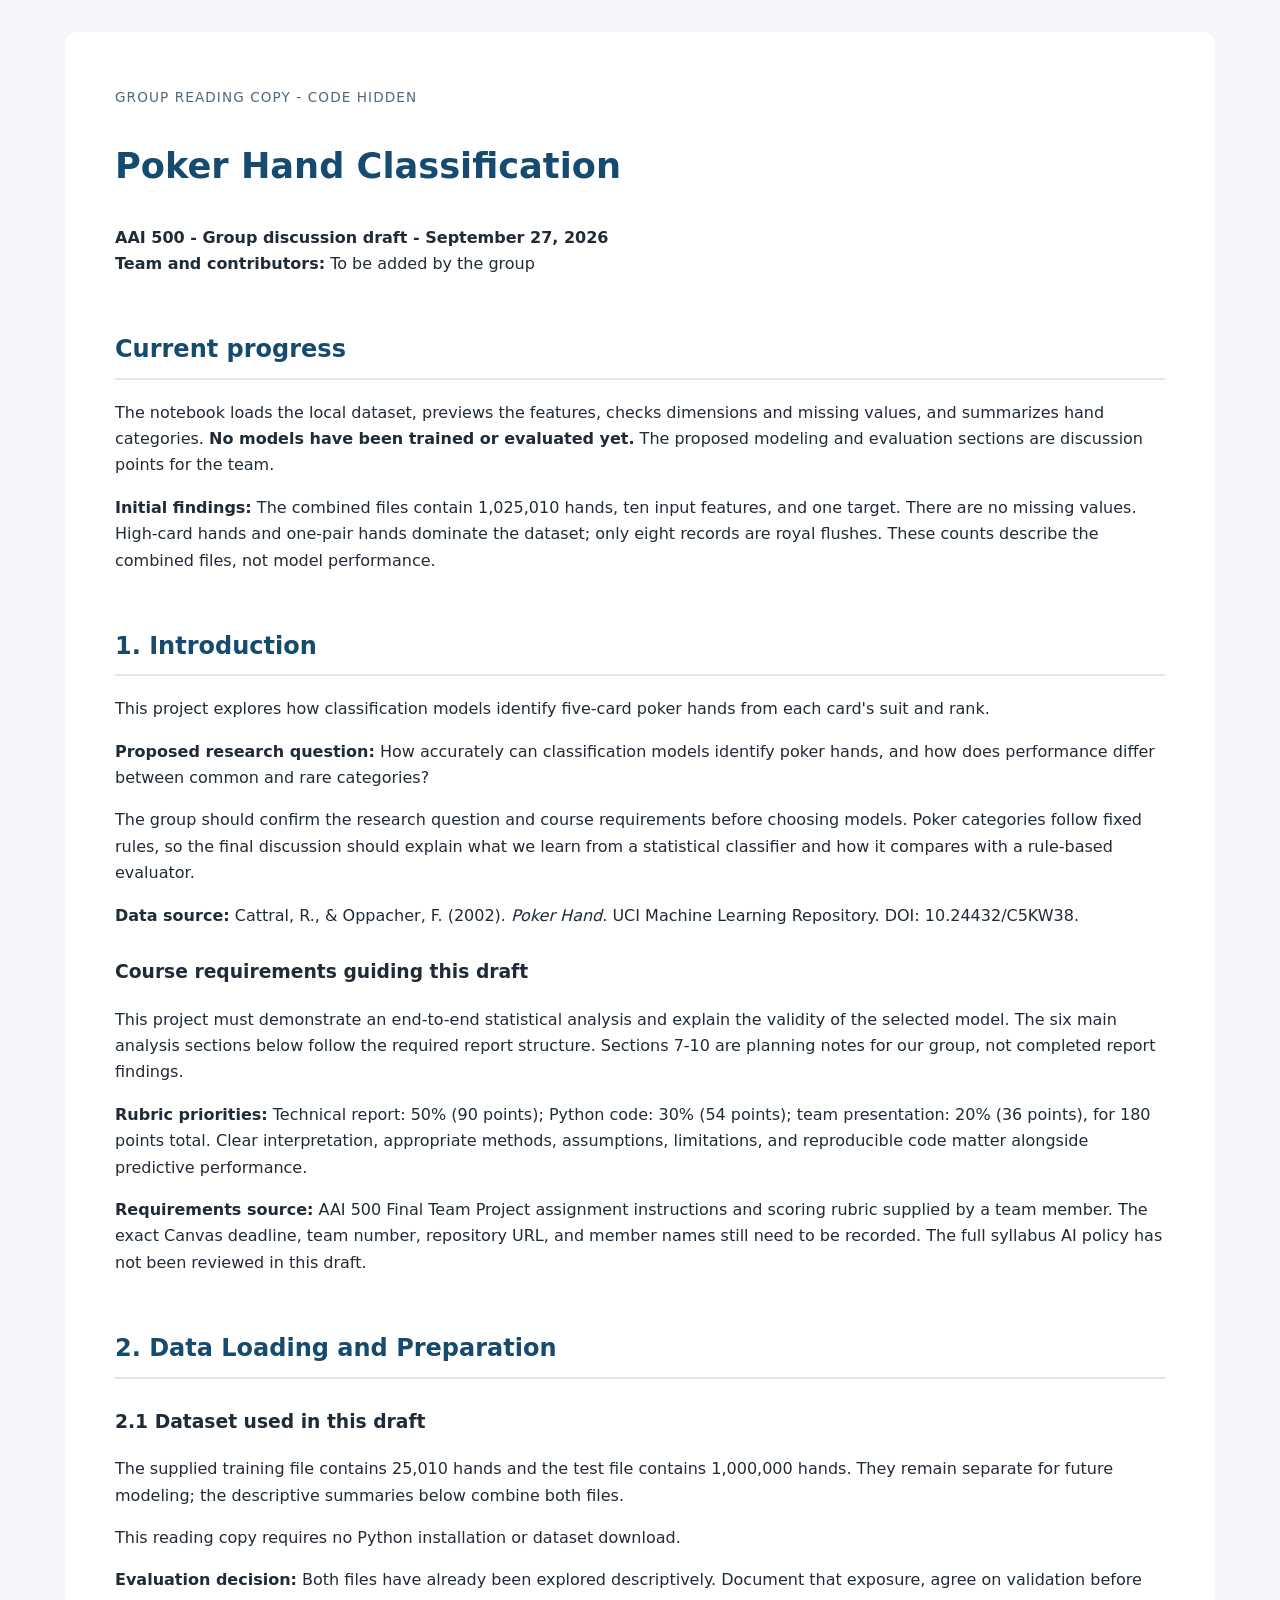
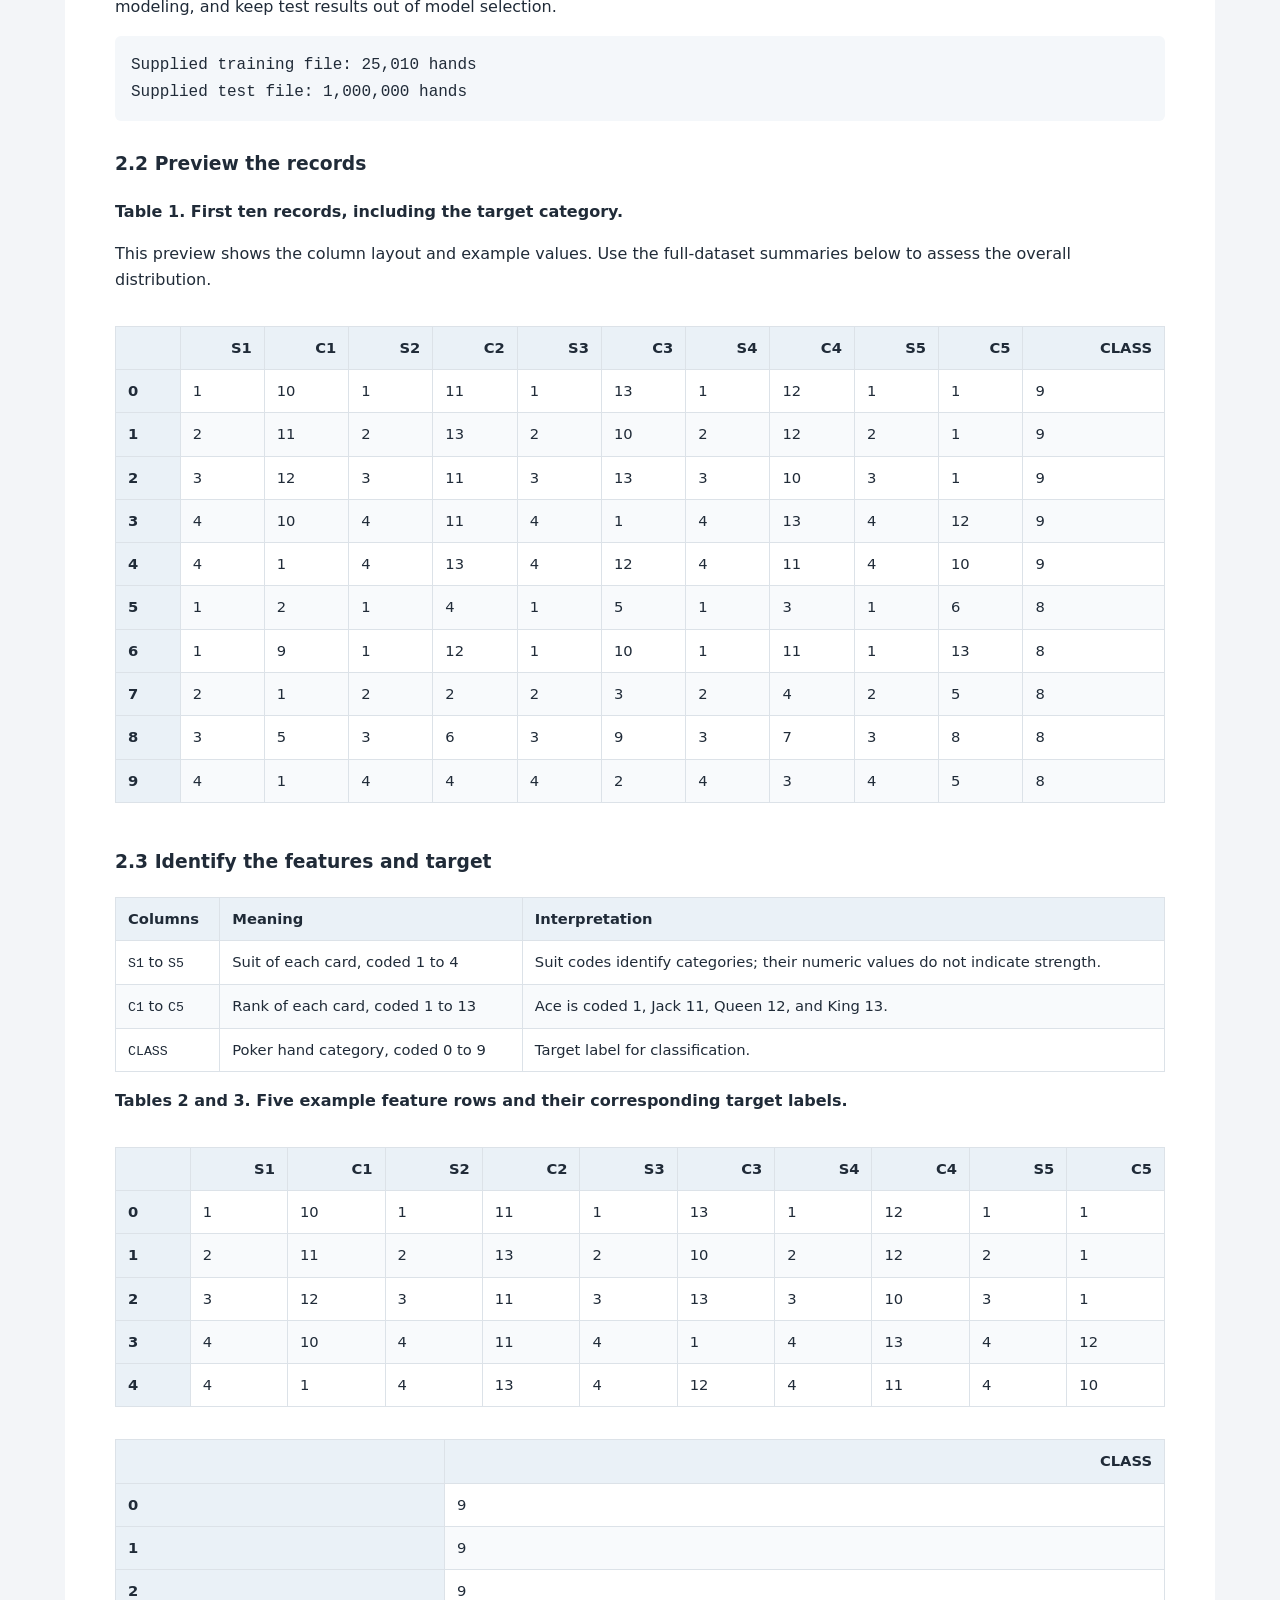
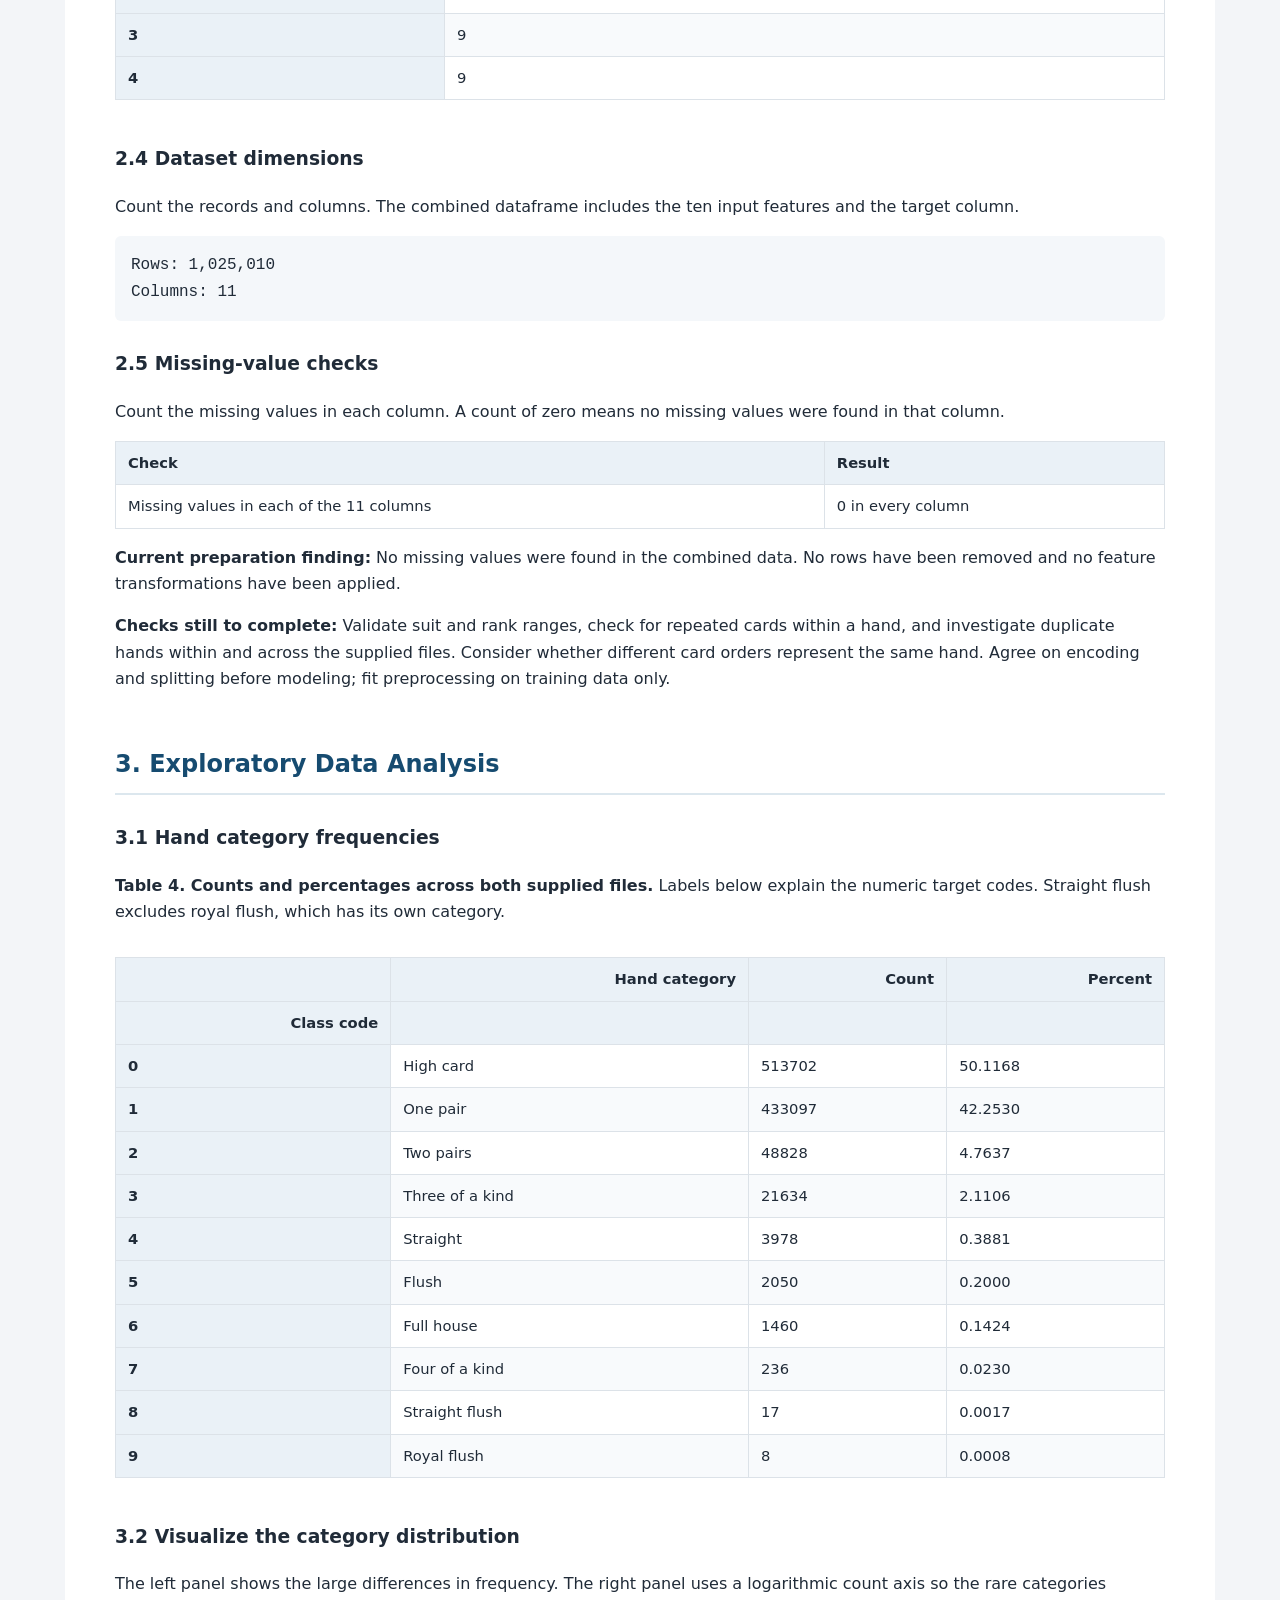
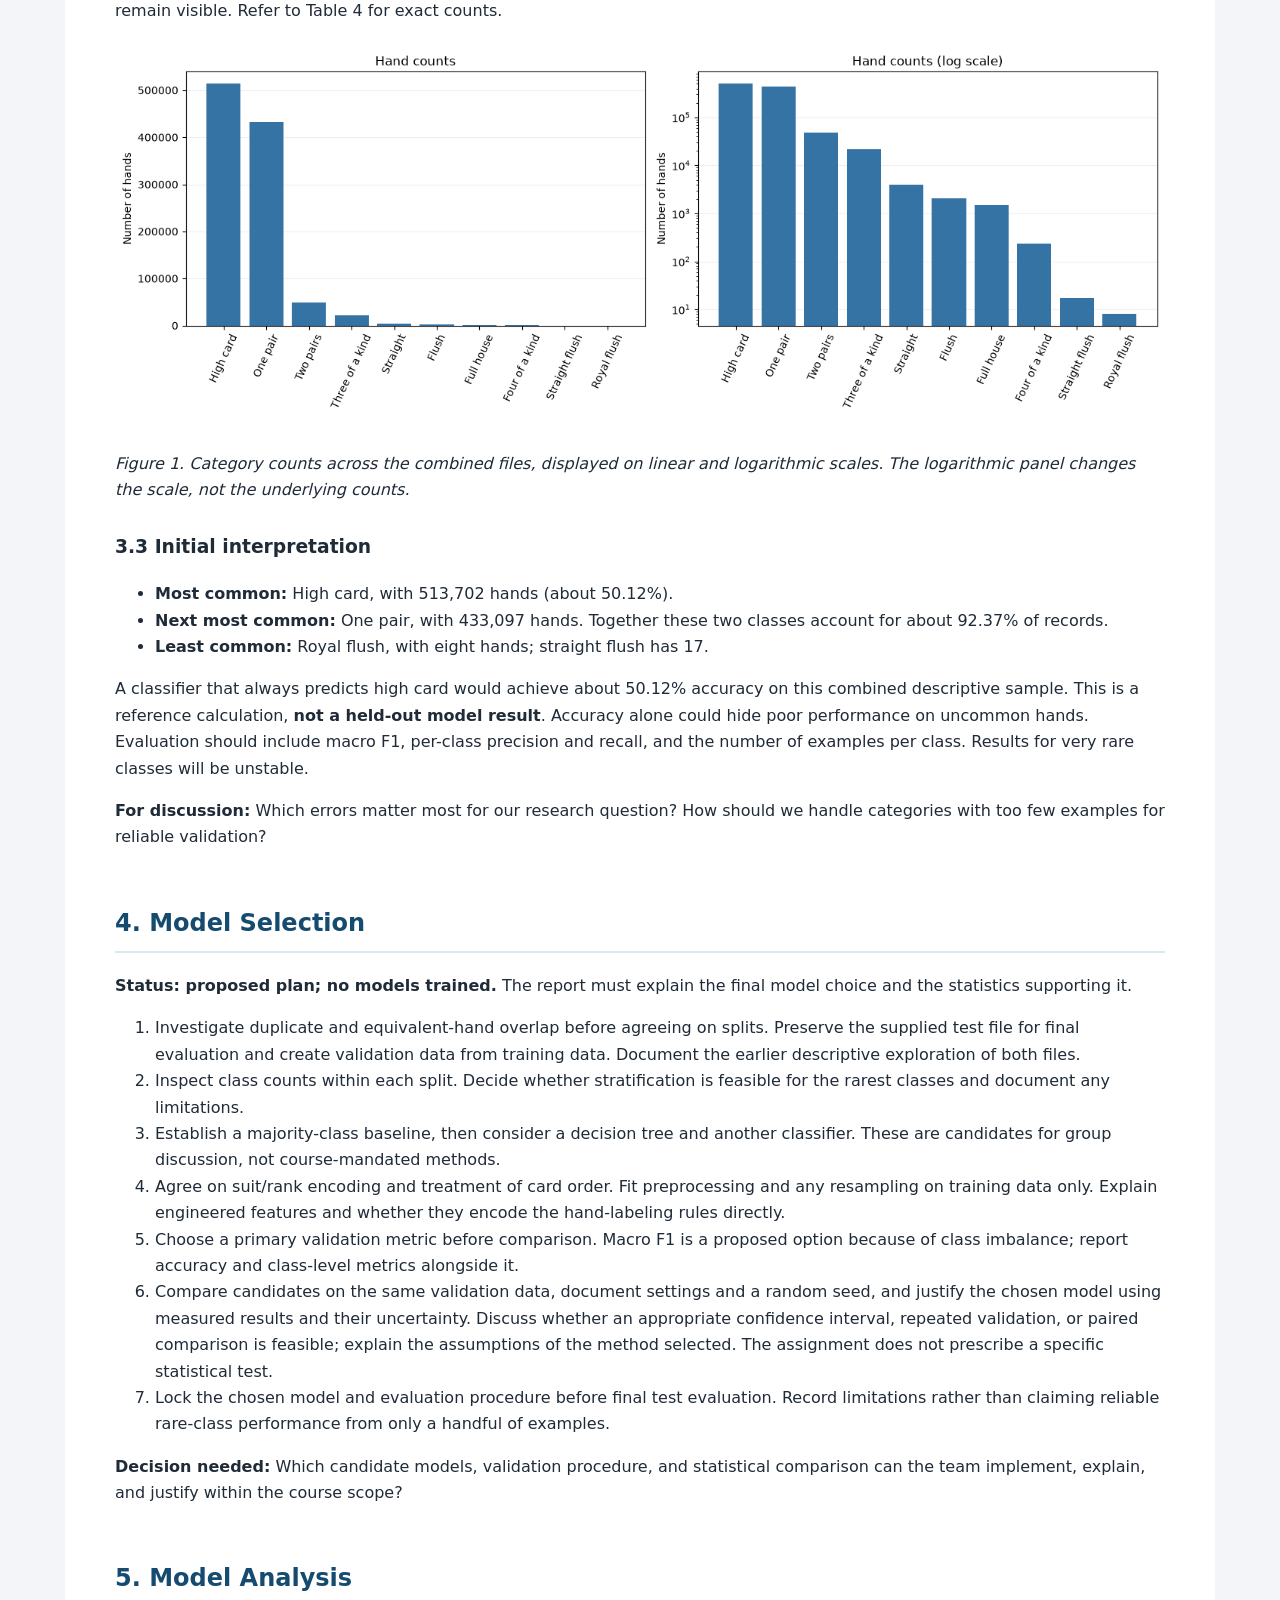
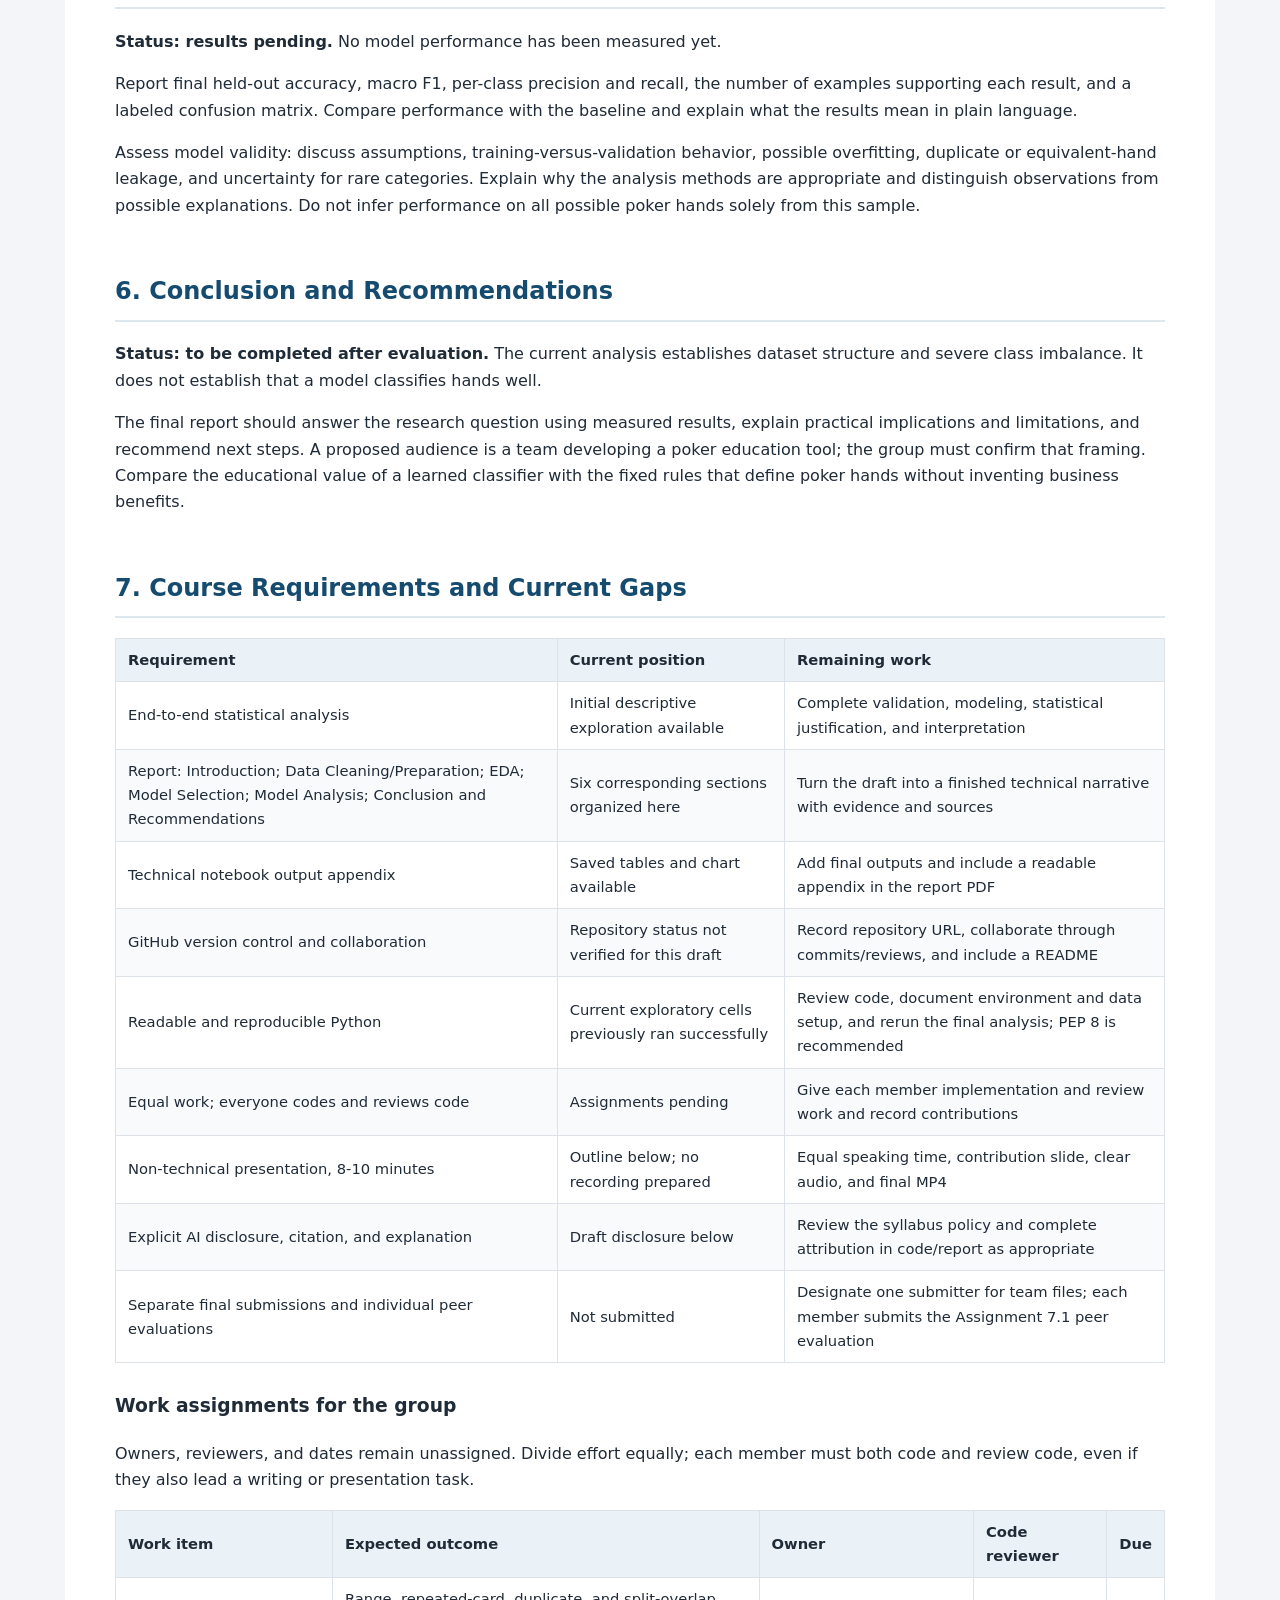
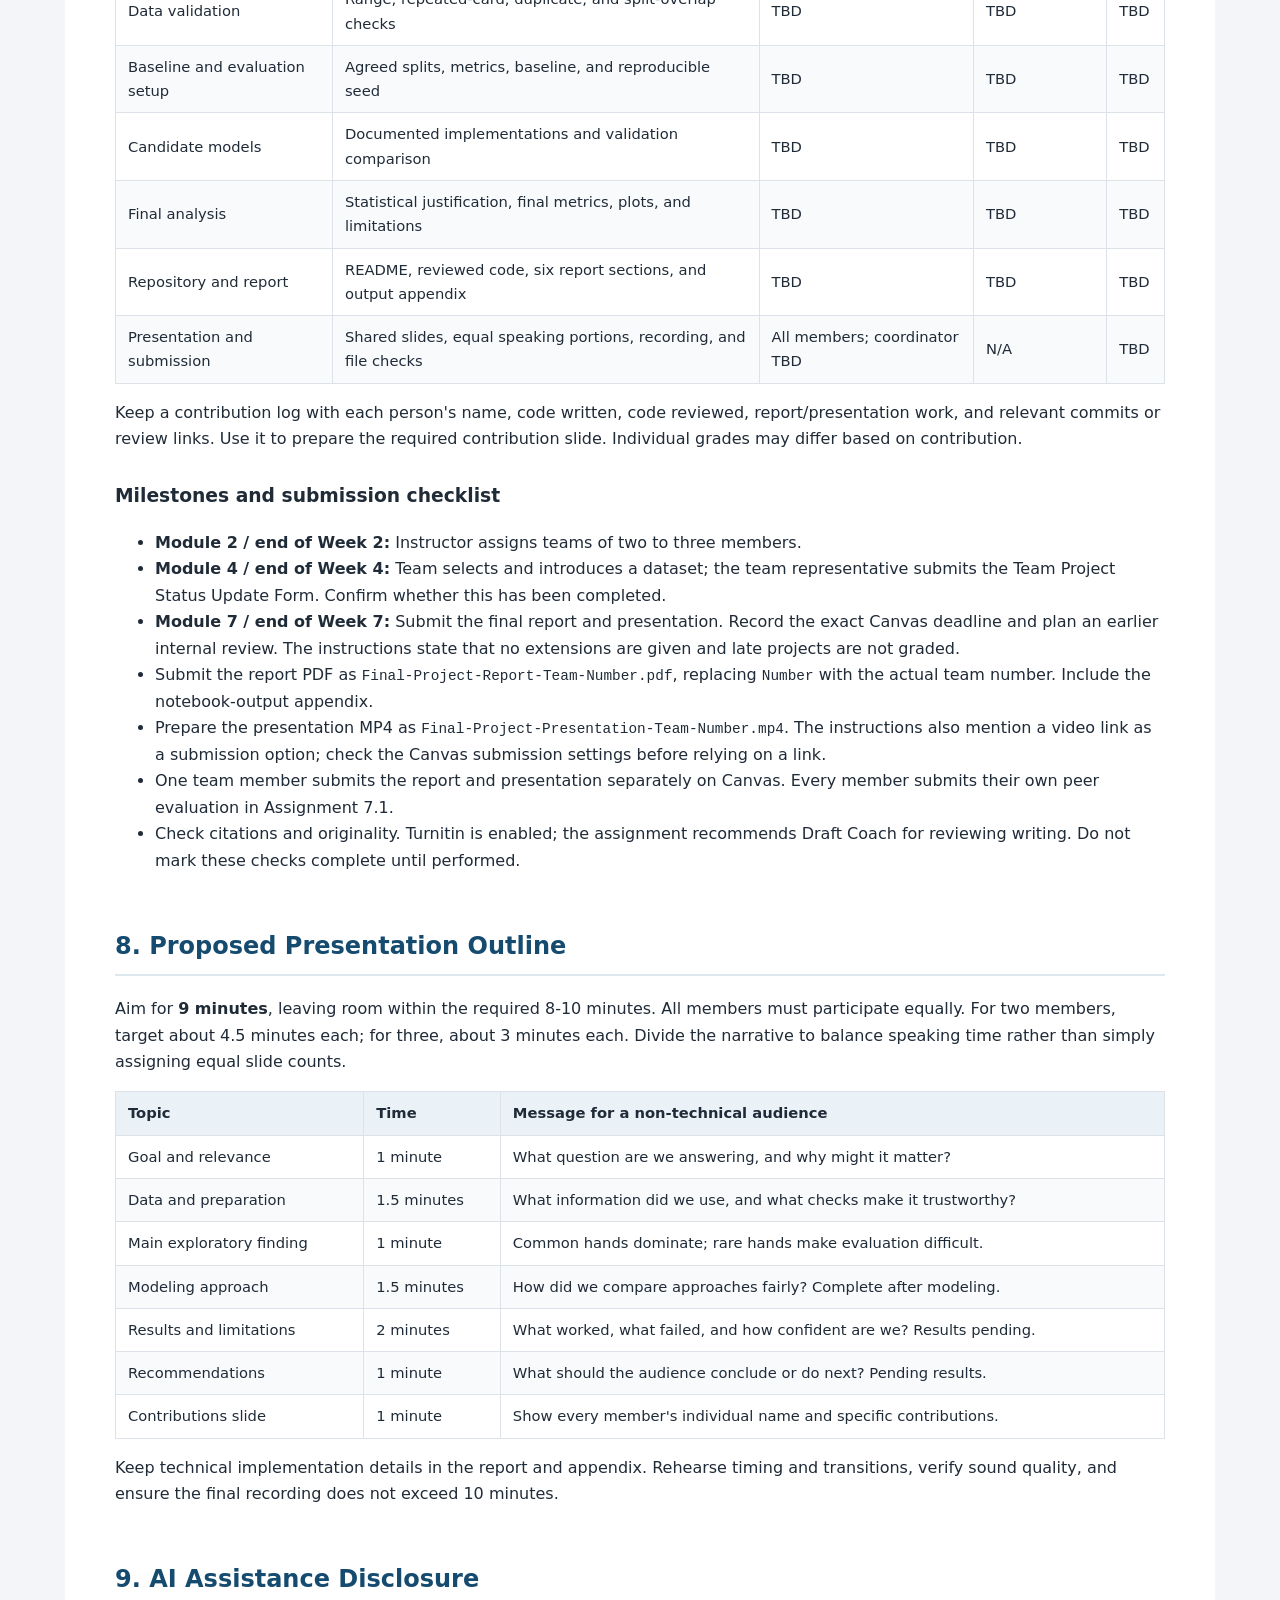
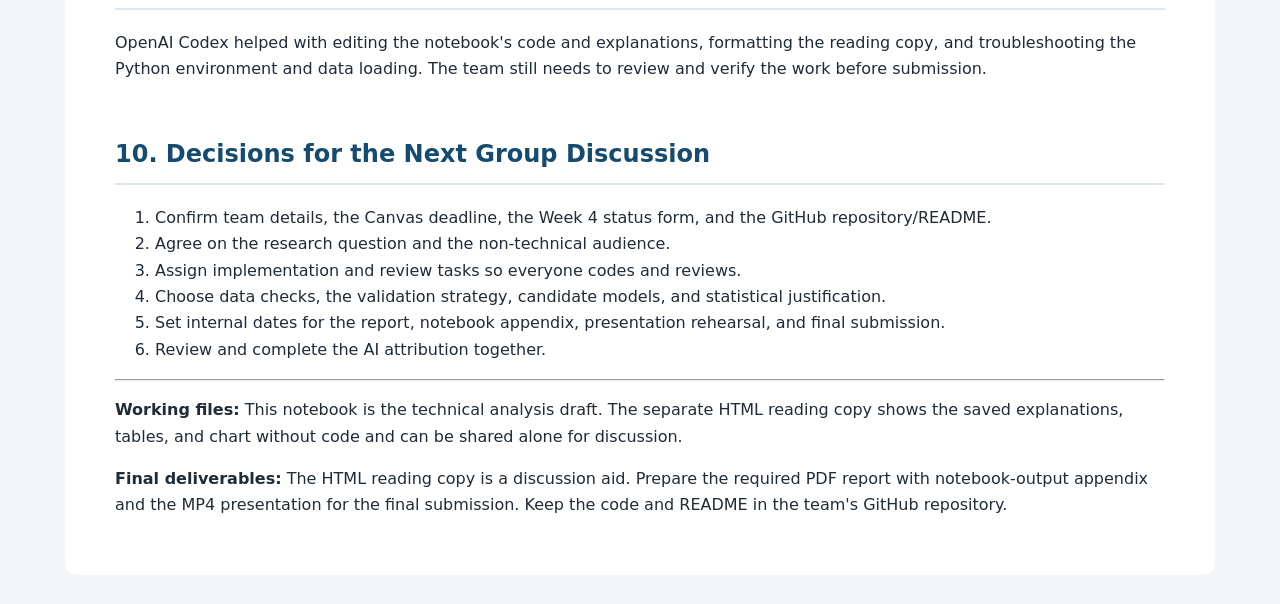
==== poker_hand_analysis_group_reading.html @ bf77bd41 "added my work here sepparately Added final work here separately for sharing" ====
<!doctype html><html lang="en"><head><meta charset="utf-8"><meta name="viewport" content="width=device-width,initial-scale=1"><title>Poker Hand Classification - Group Reading Draft</title><style>body{margin:0;background:#f3f5f8;color:#202b38;font:16px/1.65 system-ui,Segoe UI,sans-serif}main{max-width:1050px;margin:32px auto;padding:40px 50px;background:white;border-radius:12px}h1{font-size:2.2rem;color:#164b70}h2{margin-top:2.2em;border-bottom:2px solid #dce7ee;padding-bottom:8px;color:#164b70}h3{margin-top:1.5em}table{border-collapse:collapse;width:100%;margin:16px 0;font-size:.92rem}th,td{padding:9px 12px;border:1px solid #dce2e8;text-align:left}th{background:#eaf1f7}tbody tr:nth-child(even){background:#f8fafc}.table-wrap{overflow-x:auto}img{max-width:100%;height:auto}figure{margin:24px 0}pre{white-space:pre-wrap;background:#f4f7fa;padding:16px;border-radius:6px}code{font-size:.9em}a{color:#176196}blockquote{border-left:4px solid #3673a5;margin-left:0;padding-left:20px}.badge{color:#526779;font-size:.85rem;text-transform:uppercase;letter-spacing:.08em}@media(max-width:700px){main{margin:0;padding:24px 18px;border-radius:0}}@media print{body{background:white}main{margin:0;padding:0;max-width:none}h2,h3{break-after:avoid}tr,figure{break-inside:avoid}}</style></head><body><main><p class="badge">Group reading copy - Code hidden</p><section><h1>Poker Hand Classification</h1>
<p><strong>AAI 500 - Group discussion draft - September 27, 2026</strong><br />
<strong>Team and contributors:</strong> To be added by the group</p>
<h2>Current progress</h2>
<p>The notebook loads the local dataset, previews the features, checks dimensions and missing values, and summarizes hand categories. <strong>No models have been trained or evaluated yet.</strong> The proposed modeling and evaluation sections are discussion points for the team.</p>
<p><strong>Initial findings:</strong> The combined files contain 1,025,010 hands, ten input features, and one target. There are no missing values. High-card hands and one-pair hands dominate the dataset; only eight records are royal flushes. These counts describe the combined files, not model performance.</p>
<h2>1. Introduction</h2>
<p>This project explores how classification models identify five-card poker hands from each card's suit and rank.</p>
<p><strong>Proposed research question:</strong> How accurately can classification models identify poker hands, and how does performance differ between common and rare categories?</p>
<p>The group should confirm the research question and course requirements before choosing models. Poker categories follow fixed rules, so the final discussion should explain what we learn from a statistical classifier and how it compares with a rule-based evaluator.</p>
<p><strong>Data source:</strong> Cattral, R., &amp; Oppacher, F. (2002). <em>Poker Hand</em>. UCI Machine Learning Repository. DOI: 10.24432/C5KW38.</p>
<h3>Course requirements guiding this draft</h3>
<p>This project must demonstrate an end-to-end statistical analysis and explain the validity of the selected model. The six main analysis sections below follow the required report structure. Sections 7-10 are planning notes for our group, not completed report findings.</p>
<p><strong>Rubric priorities:</strong> Technical report: 50% (90 points); Python code: 30% (54 points); team presentation: 20% (36 points), for 180 points total. Clear interpretation, appropriate methods, assumptions, limitations, and reproducible code matter alongside predictive performance.</p>
<p><strong>Requirements source:</strong> AAI 500 Final Team Project assignment instructions and scoring rubric supplied by a team member. The exact Canvas deadline, team number, repository URL, and member names still need to be recorded. The full syllabus AI policy has not been reviewed in this draft.</p></section><section><h2>2. Data Loading and Preparation</h2>
<h3>2.1 Dataset used in this draft</h3>
<p>The supplied training file contains 25,010 hands and the test file contains 1,000,000 hands. They remain separate for future modeling; the descriptive summaries below combine both files.</p>
<p>This reading copy requires no Python installation or dataset download.</p>
<p><strong>Evaluation decision:</strong> Both files have already been explored descriptively. Document that exposure, agree on validation before modeling, and keep test results out of model selection.</p></section><pre class="output">Supplied training file: 25,010 hands
Supplied test file: 1,000,000 hands
</pre><section><h3>2.2 Preview the records</h3>
<p><strong>Table 1. First ten records, including the target category.</strong></p>
<p>This preview shows the column layout and example values. Use the full-dataset summaries below to assess the overall distribution.</p></section><div class="output table-wrap"><div>
<style scoped>
    .dataframe tbody tr th:only-of-type {
        vertical-align: middle;
    }

    .dataframe tbody tr th {
        vertical-align: top;
    }

    .dataframe thead th {
        text-align: right;
    }
</style>
<table border="1" class="dataframe">
  <thead>
    <tr style="text-align: right;">
      <th></th>
      <th>S1</th>
      <th>C1</th>
      <th>S2</th>
      <th>C2</th>
      <th>S3</th>
      <th>C3</th>
      <th>S4</th>
      <th>C4</th>
      <th>S5</th>
      <th>C5</th>
      <th>CLASS</th>
    </tr>
  </thead>
  <tbody>
    <tr>
      <th>0</th>
      <td>1</td>
      <td>10</td>
      <td>1</td>
      <td>11</td>
      <td>1</td>
      <td>13</td>
      <td>1</td>
      <td>12</td>
      <td>1</td>
      <td>1</td>
      <td>9</td>
    </tr>
    <tr>
      <th>1</th>
      <td>2</td>
      <td>11</td>
      <td>2</td>
      <td>13</td>
      <td>2</td>
      <td>10</td>
      <td>2</td>
      <td>12</td>
      <td>2</td>
      <td>1</td>
      <td>9</td>
    </tr>
    <tr>
      <th>2</th>
      <td>3</td>
      <td>12</td>
      <td>3</td>
      <td>11</td>
      <td>3</td>
      <td>13</td>
      <td>3</td>
      <td>10</td>
      <td>3</td>
      <td>1</td>
      <td>9</td>
    </tr>
    <tr>
      <th>3</th>
      <td>4</td>
      <td>10</td>
      <td>4</td>
      <td>11</td>
      <td>4</td>
      <td>1</td>
      <td>4</td>
      <td>13</td>
      <td>4</td>
      <td>12</td>
      <td>9</td>
    </tr>
    <tr>
      <th>4</th>
      <td>4</td>
      <td>1</td>
      <td>4</td>
      <td>13</td>
      <td>4</td>
      <td>12</td>
      <td>4</td>
      <td>11</td>
      <td>4</td>
      <td>10</td>
      <td>9</td>
    </tr>
    <tr>
      <th>5</th>
      <td>1</td>
      <td>2</td>
      <td>1</td>
      <td>4</td>
      <td>1</td>
      <td>5</td>
      <td>1</td>
      <td>3</td>
      <td>1</td>
      <td>6</td>
      <td>8</td>
    </tr>
    <tr>
      <th>6</th>
      <td>1</td>
      <td>9</td>
      <td>1</td>
      <td>12</td>
      <td>1</td>
      <td>10</td>
      <td>1</td>
      <td>11</td>
      <td>1</td>
      <td>13</td>
      <td>8</td>
    </tr>
    <tr>
      <th>7</th>
      <td>2</td>
      <td>1</td>
      <td>2</td>
      <td>2</td>
      <td>2</td>
      <td>3</td>
      <td>2</td>
      <td>4</td>
      <td>2</td>
      <td>5</td>
      <td>8</td>
    </tr>
    <tr>
      <th>8</th>
      <td>3</td>
      <td>5</td>
      <td>3</td>
      <td>6</td>
      <td>3</td>
      <td>9</td>
      <td>3</td>
      <td>7</td>
      <td>3</td>
      <td>8</td>
      <td>8</td>
    </tr>
    <tr>
      <th>9</th>
      <td>4</td>
      <td>1</td>
      <td>4</td>
      <td>4</td>
      <td>4</td>
      <td>2</td>
      <td>4</td>
      <td>3</td>
      <td>4</td>
      <td>5</td>
      <td>8</td>
    </tr>
  </tbody>
</table>
</div></div><section><h3>2.3 Identify the features and target</h3>
<table>
<thead>
<tr>
<th style="text-align: left;">Columns</th>
<th style="text-align: left;">Meaning</th>
<th style="text-align: left;">Interpretation</th>
</tr>
</thead>
<tbody>
<tr>
<td style="text-align: left;"><code>S1</code> to <code>S5</code></td>
<td style="text-align: left;">Suit of each card, coded 1 to 4</td>
<td style="text-align: left;">Suit codes identify categories; their numeric values do not indicate strength.</td>
</tr>
<tr>
<td style="text-align: left;"><code>C1</code> to <code>C5</code></td>
<td style="text-align: left;">Rank of each card, coded 1 to 13</td>
<td style="text-align: left;">Ace is coded 1, Jack 11, Queen 12, and King 13.</td>
</tr>
<tr>
<td style="text-align: left;"><code>CLASS</code></td>
<td style="text-align: left;">Poker hand category, coded 0 to 9</td>
<td style="text-align: left;">Target label for classification.</td>
</tr>
</tbody>
</table>
<p><strong>Tables 2 and 3. Five example feature rows and their corresponding target labels.</strong></p></section><div class="output table-wrap"><div>
<style scoped>
    .dataframe tbody tr th:only-of-type {
        vertical-align: middle;
    }

    .dataframe tbody tr th {
        vertical-align: top;
    }

    .dataframe thead th {
        text-align: right;
    }
</style>
<table border="1" class="dataframe">
  <thead>
    <tr style="text-align: right;">
      <th></th>
      <th>S1</th>
      <th>C1</th>
      <th>S2</th>
      <th>C2</th>
      <th>S3</th>
      <th>C3</th>
      <th>S4</th>
      <th>C4</th>
      <th>S5</th>
      <th>C5</th>
    </tr>
  </thead>
  <tbody>
    <tr>
      <th>0</th>
      <td>1</td>
      <td>10</td>
      <td>1</td>
      <td>11</td>
      <td>1</td>
      <td>13</td>
      <td>1</td>
      <td>12</td>
      <td>1</td>
      <td>1</td>
    </tr>
    <tr>
      <th>1</th>
      <td>2</td>
      <td>11</td>
      <td>2</td>
      <td>13</td>
      <td>2</td>
      <td>10</td>
      <td>2</td>
      <td>12</td>
      <td>2</td>
      <td>1</td>
    </tr>
    <tr>
      <th>2</th>
      <td>3</td>
      <td>12</td>
      <td>3</td>
      <td>11</td>
      <td>3</td>
      <td>13</td>
      <td>3</td>
      <td>10</td>
      <td>3</td>
      <td>1</td>
    </tr>
    <tr>
      <th>3</th>
      <td>4</td>
      <td>10</td>
      <td>4</td>
      <td>11</td>
      <td>4</td>
      <td>1</td>
      <td>4</td>
      <td>13</td>
      <td>4</td>
      <td>12</td>
    </tr>
    <tr>
      <th>4</th>
      <td>4</td>
      <td>1</td>
      <td>4</td>
      <td>13</td>
      <td>4</td>
      <td>12</td>
      <td>4</td>
      <td>11</td>
      <td>4</td>
      <td>10</td>
    </tr>
  </tbody>
</table>
</div></div><div class="output table-wrap"><div>
<style scoped>
    .dataframe tbody tr th:only-of-type {
        vertical-align: middle;
    }

    .dataframe tbody tr th {
        vertical-align: top;
    }

    .dataframe thead th {
        text-align: right;
    }
</style>
<table border="1" class="dataframe">
  <thead>
    <tr style="text-align: right;">
      <th></th>
      <th>CLASS</th>
    </tr>
  </thead>
  <tbody>
    <tr>
      <th>0</th>
      <td>9</td>
    </tr>
    <tr>
      <th>1</th>
      <td>9</td>
    </tr>
    <tr>
      <th>2</th>
      <td>9</td>
    </tr>
    <tr>
      <th>3</th>
      <td>9</td>
    </tr>
    <tr>
      <th>4</th>
      <td>9</td>
    </tr>
  </tbody>
</table>
</div></div><section><h3>2.4 Dataset dimensions</h3>
<p>Count the records and columns. The combined dataframe includes the ten input features and the target column.</p></section><pre class="output">Rows: 1,025,010
Columns: 11
</pre><section><h3>2.5 Missing-value checks</h3>
<p>Count the missing values in each column. A count of zero means no missing values were found in that column.</p></section><table><thead><tr><th>Check</th><th>Result</th></tr></thead><tbody><tr><td>Missing values in each of the 11 columns</td><td>0 in every column</td></tr></tbody></table><section><p><strong>Current preparation finding:</strong> No missing values were found in the combined data. No rows have been removed and no feature transformations have been applied.</p>
<p><strong>Checks still to complete:</strong> Validate suit and rank ranges, check for repeated cards within a hand, and investigate duplicate hands within and across the supplied files. Consider whether different card orders represent the same hand. Agree on encoding and splitting before modeling; fit preprocessing on training data only.</p>
<h2>3. Exploratory Data Analysis</h2>
<h3>3.1 Hand category frequencies</h3>
<p><strong>Table 4. Counts and percentages across both supplied files.</strong> Labels below explain the numeric target codes. Straight flush excludes royal flush, which has its own category.</p></section><div class="output table-wrap"><div>
<style scoped>
    .dataframe tbody tr th:only-of-type {
        vertical-align: middle;
    }

    .dataframe tbody tr th {
        vertical-align: top;
    }

    .dataframe thead th {
        text-align: right;
    }
</style>
<table border="1" class="dataframe">
  <thead>
    <tr style="text-align: right;">
      <th></th>
      <th>Hand category</th>
      <th>Count</th>
      <th>Percent</th>
    </tr>
    <tr>
      <th>Class code</th>
      <th></th>
      <th></th>
      <th></th>
    </tr>
  </thead>
  <tbody>
    <tr>
      <th>0</th>
      <td>High card</td>
      <td>513702</td>
      <td>50.1168</td>
    </tr>
    <tr>
      <th>1</th>
      <td>One pair</td>
      <td>433097</td>
      <td>42.2530</td>
    </tr>
    <tr>
      <th>2</th>
      <td>Two pairs</td>
      <td>48828</td>
      <td>4.7637</td>
    </tr>
    <tr>
      <th>3</th>
      <td>Three of a kind</td>
      <td>21634</td>
      <td>2.1106</td>
    </tr>
    <tr>
      <th>4</th>
      <td>Straight</td>
      <td>3978</td>
      <td>0.3881</td>
    </tr>
    <tr>
      <th>5</th>
      <td>Flush</td>
      <td>2050</td>
      <td>0.2000</td>
    </tr>
    <tr>
      <th>6</th>
      <td>Full house</td>
      <td>1460</td>
      <td>0.1424</td>
    </tr>
    <tr>
      <th>7</th>
      <td>Four of a kind</td>
      <td>236</td>
      <td>0.0230</td>
    </tr>
    <tr>
      <th>8</th>
      <td>Straight flush</td>
      <td>17</td>
      <td>0.0017</td>
    </tr>
    <tr>
      <th>9</th>
      <td>Royal flush</td>
      <td>8</td>
      <td>0.0008</td>
    </tr>
  </tbody>
</table>
</div></div><section><h3>3.2 Visualize the category distribution</h3>
<p>The left panel shows the large differences in frequency. The right panel uses a logarithmic count axis so the rare categories remain visible. Refer to Table 4 for exact counts.</p></section><figure><img alt="Poker hand category counts on linear and logarithmic scales" src="[data-uri]"></figure><section><p><em>Figure 1. Category counts across the combined files, displayed on linear and logarithmic scales. The logarithmic panel changes the scale, not the underlying counts.</em></p></section><section><h3>3.3 Initial interpretation</h3>
<ul>
<li><strong>Most common:</strong> High card, with 513,702 hands (about 50.12%).</li>
<li><strong>Next most common:</strong> One pair, with 433,097 hands. Together these two classes account for about 92.37% of records.</li>
<li><strong>Least common:</strong> Royal flush, with eight hands; straight flush has 17.</li>
</ul>
<p>A classifier that always predicts high card would achieve about 50.12% accuracy on this combined descriptive sample. This is a reference calculation, <strong>not a held-out model result</strong>. Accuracy alone could hide poor performance on uncommon hands. Evaluation should include macro F1, per-class precision and recall, and the number of examples per class. Results for very rare classes will be unstable.</p>
<p><strong>For discussion:</strong> Which errors matter most for our research question? How should we handle categories with too few examples for reliable validation?</p></section><section><h2>4. Model Selection</h2>
<p><strong>Status: proposed plan; no models trained.</strong> The report must explain the final model choice and the statistics supporting it.</p>
<ol>
<li>Investigate duplicate and equivalent-hand overlap before agreeing on splits. Preserve the supplied test file for final evaluation and create validation data from training data. Document the earlier descriptive exploration of both files.</li>
<li>Inspect class counts within each split. Decide whether stratification is feasible for the rarest classes and document any limitations.</li>
<li>Establish a majority-class baseline, then consider a decision tree and another classifier. These are candidates for group discussion, not course-mandated methods.</li>
<li>Agree on suit/rank encoding and treatment of card order. Fit preprocessing and any resampling on training data only. Explain engineered features and whether they encode the hand-labeling rules directly.</li>
<li>Choose a primary validation metric before comparison. Macro F1 is a proposed option because of class imbalance; report accuracy and class-level metrics alongside it.</li>
<li>Compare candidates on the same validation data, document settings and a random seed, and justify the chosen model using measured results and their uncertainty. Discuss whether an appropriate confidence interval, repeated validation, or paired comparison is feasible; explain the assumptions of the method selected. The assignment does not prescribe a specific statistical test.</li>
<li>Lock the chosen model and evaluation procedure before final test evaluation. Record limitations rather than claiming reliable rare-class performance from only a handful of examples.</li>
</ol>
<p><strong>Decision needed:</strong> Which candidate models, validation procedure, and statistical comparison can the team implement, explain, and justify within the course scope?</p></section><section><h2>5. Model Analysis</h2>
<p><strong>Status: results pending.</strong> No model performance has been measured yet.</p>
<p>Report final held-out accuracy, macro F1, per-class precision and recall, the number of examples supporting each result, and a labeled confusion matrix. Compare performance with the baseline and explain what the results mean in plain language.</p>
<p>Assess model validity: discuss assumptions, training-versus-validation behavior, possible overfitting, duplicate or equivalent-hand leakage, and uncertainty for rare categories. Explain why the analysis methods are appropriate and distinguish observations from possible explanations. Do not infer performance on all possible poker hands solely from this sample.</p></section><section><h2>6. Conclusion and Recommendations</h2>
<p><strong>Status: to be completed after evaluation.</strong> The current analysis establishes dataset structure and severe class imbalance. It does not establish that a model classifies hands well.</p>
<p>The final report should answer the research question using measured results, explain practical implications and limitations, and recommend next steps. A proposed audience is a team developing a poker education tool; the group must confirm that framing. Compare the educational value of a learned classifier with the fixed rules that define poker hands without inventing business benefits.</p>
<h2>7. Course Requirements and Current Gaps</h2>
<table>
<thead>
<tr>
<th style="text-align: left;">Requirement</th>
<th style="text-align: left;">Current position</th>
<th style="text-align: left;">Remaining work</th>
</tr>
</thead>
<tbody>
<tr>
<td style="text-align: left;">End-to-end statistical analysis</td>
<td style="text-align: left;">Initial descriptive exploration available</td>
<td style="text-align: left;">Complete validation, modeling, statistical justification, and interpretation</td>
</tr>
<tr>
<td style="text-align: left;">Report: Introduction; Data Cleaning/Preparation; EDA; Model Selection; Model Analysis; Conclusion and Recommendations</td>
<td style="text-align: left;">Six corresponding sections organized here</td>
<td style="text-align: left;">Turn the draft into a finished technical narrative with evidence and sources</td>
</tr>
<tr>
<td style="text-align: left;">Technical notebook output appendix</td>
<td style="text-align: left;">Saved tables and chart available</td>
<td style="text-align: left;">Add final outputs and include a readable appendix in the report PDF</td>
</tr>
<tr>
<td style="text-align: left;">GitHub version control and collaboration</td>
<td style="text-align: left;">Repository status not verified for this draft</td>
<td style="text-align: left;">Record repository URL, collaborate through commits/reviews, and include a README</td>
</tr>
<tr>
<td style="text-align: left;">Readable and reproducible Python</td>
<td style="text-align: left;">Current exploratory cells previously ran successfully</td>
<td style="text-align: left;">Review code, document environment and data setup, and rerun the final analysis; PEP 8 is recommended</td>
</tr>
<tr>
<td style="text-align: left;">Equal work; everyone codes and reviews code</td>
<td style="text-align: left;">Assignments pending</td>
<td style="text-align: left;">Give each member implementation and review work and record contributions</td>
</tr>
<tr>
<td style="text-align: left;">Non-technical presentation, 8-10 minutes</td>
<td style="text-align: left;">Outline below; no recording prepared</td>
<td style="text-align: left;">Equal speaking time, contribution slide, clear audio, and final MP4</td>
</tr>
<tr>
<td style="text-align: left;">Explicit AI disclosure, citation, and explanation</td>
<td style="text-align: left;">Draft disclosure below</td>
<td style="text-align: left;">Review the syllabus policy and complete attribution in code/report as appropriate</td>
</tr>
<tr>
<td style="text-align: left;">Separate final submissions and individual peer evaluations</td>
<td style="text-align: left;">Not submitted</td>
<td style="text-align: left;">Designate one submitter for team files; each member submits the Assignment 7.1 peer evaluation</td>
</tr>
</tbody>
</table>
<h3>Work assignments for the group</h3>
<p>Owners, reviewers, and dates remain unassigned. Divide effort equally; each member must both code and review code, even if they also lead a writing or presentation task.</p>
<table>
<thead>
<tr>
<th style="text-align: left;">Work item</th>
<th style="text-align: left;">Expected outcome</th>
<th style="text-align: left;">Owner</th>
<th style="text-align: left;">Code reviewer</th>
<th style="text-align: left;">Due</th>
</tr>
</thead>
<tbody>
<tr>
<td style="text-align: left;">Data validation</td>
<td style="text-align: left;">Range, repeated-card, duplicate, and split-overlap checks</td>
<td style="text-align: left;">TBD</td>
<td style="text-align: left;">TBD</td>
<td style="text-align: left;">TBD</td>
</tr>
<tr>
<td style="text-align: left;">Baseline and evaluation setup</td>
<td style="text-align: left;">Agreed splits, metrics, baseline, and reproducible seed</td>
<td style="text-align: left;">TBD</td>
<td style="text-align: left;">TBD</td>
<td style="text-align: left;">TBD</td>
</tr>
<tr>
<td style="text-align: left;">Candidate models</td>
<td style="text-align: left;">Documented implementations and validation comparison</td>
<td style="text-align: left;">TBD</td>
<td style="text-align: left;">TBD</td>
<td style="text-align: left;">TBD</td>
</tr>
<tr>
<td style="text-align: left;">Final analysis</td>
<td style="text-align: left;">Statistical justification, final metrics, plots, and limitations</td>
<td style="text-align: left;">TBD</td>
<td style="text-align: left;">TBD</td>
<td style="text-align: left;">TBD</td>
</tr>
<tr>
<td style="text-align: left;">Repository and report</td>
<td style="text-align: left;">README, reviewed code, six report sections, and output appendix</td>
<td style="text-align: left;">TBD</td>
<td style="text-align: left;">TBD</td>
<td style="text-align: left;">TBD</td>
</tr>
<tr>
<td style="text-align: left;">Presentation and submission</td>
<td style="text-align: left;">Shared slides, equal speaking portions, recording, and file checks</td>
<td style="text-align: left;">All members; coordinator TBD</td>
<td style="text-align: left;">N/A</td>
<td style="text-align: left;">TBD</td>
</tr>
</tbody>
</table>
<p>Keep a contribution log with each person's name, code written, code reviewed, report/presentation work, and relevant commits or review links. Use it to prepare the required contribution slide. Individual grades may differ based on contribution.</p>
<h3>Milestones and submission checklist</h3>
<ul>
<li><strong>Module 2 / end of Week 2:</strong> Instructor assigns teams of two to three members.</li>
<li><strong>Module 4 / end of Week 4:</strong> Team selects and introduces a dataset; the team representative submits the Team Project Status Update Form. Confirm whether this has been completed.</li>
<li><strong>Module 7 / end of Week 7:</strong> Submit the final report and presentation. Record the exact Canvas deadline and plan an earlier internal review. The instructions state that no extensions are given and late projects are not graded.</li>
<li>Submit the report PDF as <code>Final-Project-Report-Team-Number.pdf</code>, replacing <code>Number</code> with the actual team number. Include the notebook-output appendix.</li>
<li>Prepare the presentation MP4 as <code>Final-Project-Presentation-Team-Number.mp4</code>. The instructions also mention a video link as a submission option; check the Canvas submission settings before relying on a link.</li>
<li>One team member submits the report and presentation separately on Canvas. Every member submits their own peer evaluation in Assignment 7.1.</li>
<li>Check citations and originality. Turnitin is enabled; the assignment recommends Draft Coach for reviewing writing. Do not mark these checks complete until performed.</li>
</ul>
<h2>8. Proposed Presentation Outline</h2>
<p>Aim for <strong>9 minutes</strong>, leaving room within the required 8-10 minutes. All members must participate equally. For two members, target about 4.5 minutes each; for three, about 3 minutes each. Divide the narrative to balance speaking time rather than simply assigning equal slide counts.</p>
<table>
<thead>
<tr>
<th style="text-align: left;">Topic</th>
<th style="text-align: left;">Time</th>
<th style="text-align: left;">Message for a non-technical audience</th>
</tr>
</thead>
<tbody>
<tr>
<td style="text-align: left;">Goal and relevance</td>
<td style="text-align: left;">1 minute</td>
<td style="text-align: left;">What question are we answering, and why might it matter?</td>
</tr>
<tr>
<td style="text-align: left;">Data and preparation</td>
<td style="text-align: left;">1.5 minutes</td>
<td style="text-align: left;">What information did we use, and what checks make it trustworthy?</td>
</tr>
<tr>
<td style="text-align: left;">Main exploratory finding</td>
<td style="text-align: left;">1 minute</td>
<td style="text-align: left;">Common hands dominate; rare hands make evaluation difficult.</td>
</tr>
<tr>
<td style="text-align: left;">Modeling approach</td>
<td style="text-align: left;">1.5 minutes</td>
<td style="text-align: left;">How did we compare approaches fairly? Complete after modeling.</td>
</tr>
<tr>
<td style="text-align: left;">Results and limitations</td>
<td style="text-align: left;">2 minutes</td>
<td style="text-align: left;">What worked, what failed, and how confident are we? Results pending.</td>
</tr>
<tr>
<td style="text-align: left;">Recommendations</td>
<td style="text-align: left;">1 minute</td>
<td style="text-align: left;">What should the audience conclude or do next? Pending results.</td>
</tr>
<tr>
<td style="text-align: left;">Contributions slide</td>
<td style="text-align: left;">1 minute</td>
<td style="text-align: left;">Show every member's individual name and specific contributions.</td>
</tr>
</tbody>
</table>
<p>Keep technical implementation details in the report and appendix. Rehearse timing and transitions, verify sound quality, and ensure the final recording does not exceed 10 minutes.</p>
<h2>9. AI Assistance Disclosure</h2>
<p>OpenAI Codex helped with editing the notebook's code and explanations, formatting the reading copy, and troubleshooting the Python environment and data loading. The team still needs to review and verify the work before submission.</p>
<h2>10. Decisions for the Next Group Discussion</h2>
<ol>
<li>Confirm team details, the Canvas deadline, the Week 4 status form, and the GitHub repository/README.</li>
<li>Agree on the research question and the non-technical audience.</li>
<li>Assign implementation and review tasks so everyone codes and reviews.</li>
<li>Choose data checks, the validation strategy, candidate models, and statistical justification.</li>
<li>Set internal dates for the report, notebook appendix, presentation rehearsal, and final submission.</li>
<li>Review and complete the AI attribution together.</li>
</ol></section><section><hr />
<p><strong>Working files:</strong> This notebook is the technical analysis draft. The separate HTML reading copy shows the saved explanations, tables, and chart without code and can be shared alone for discussion.</p>
<p><strong>Final deliverables:</strong> The HTML reading copy is a discussion aid. Prepare the required PDF report with notebook-output appendix and the MP4 presentation for the final submission. Keep the code and README in the team's GitHub repository.</p></section></main></body></html>
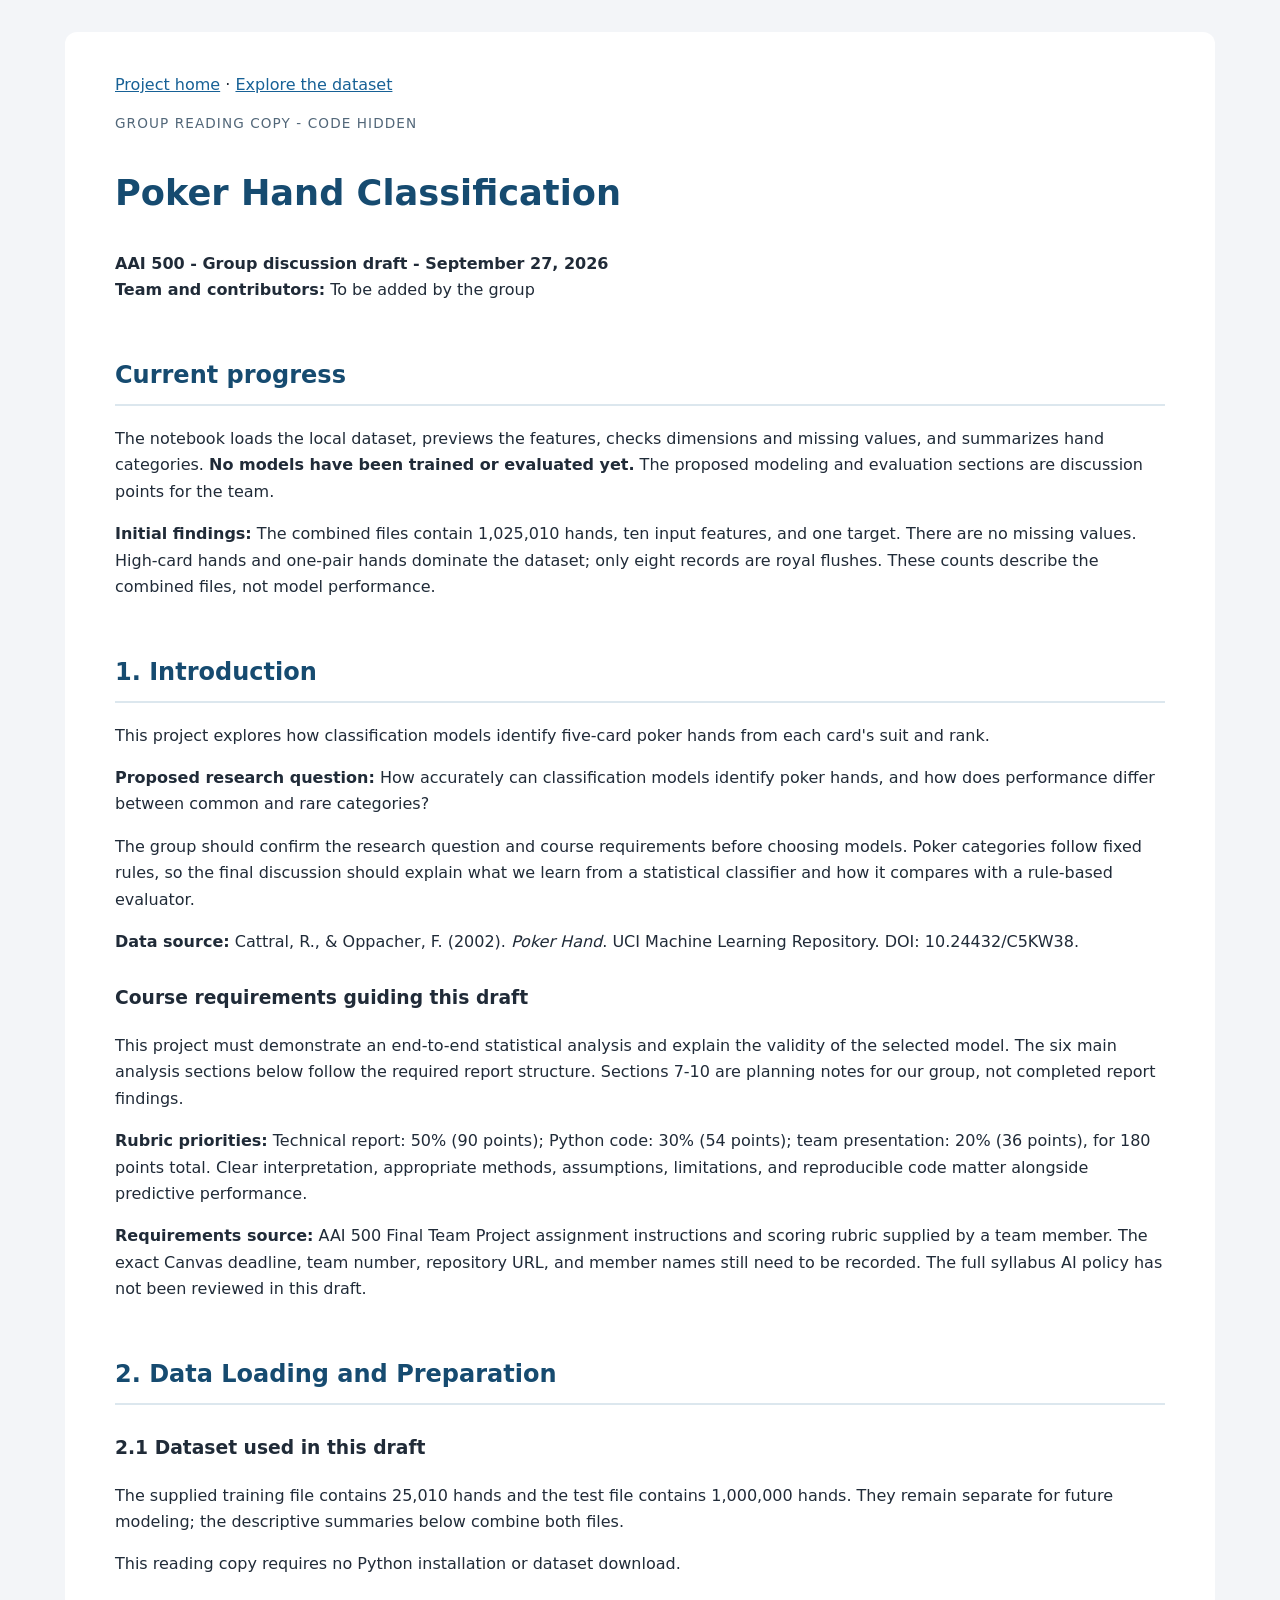
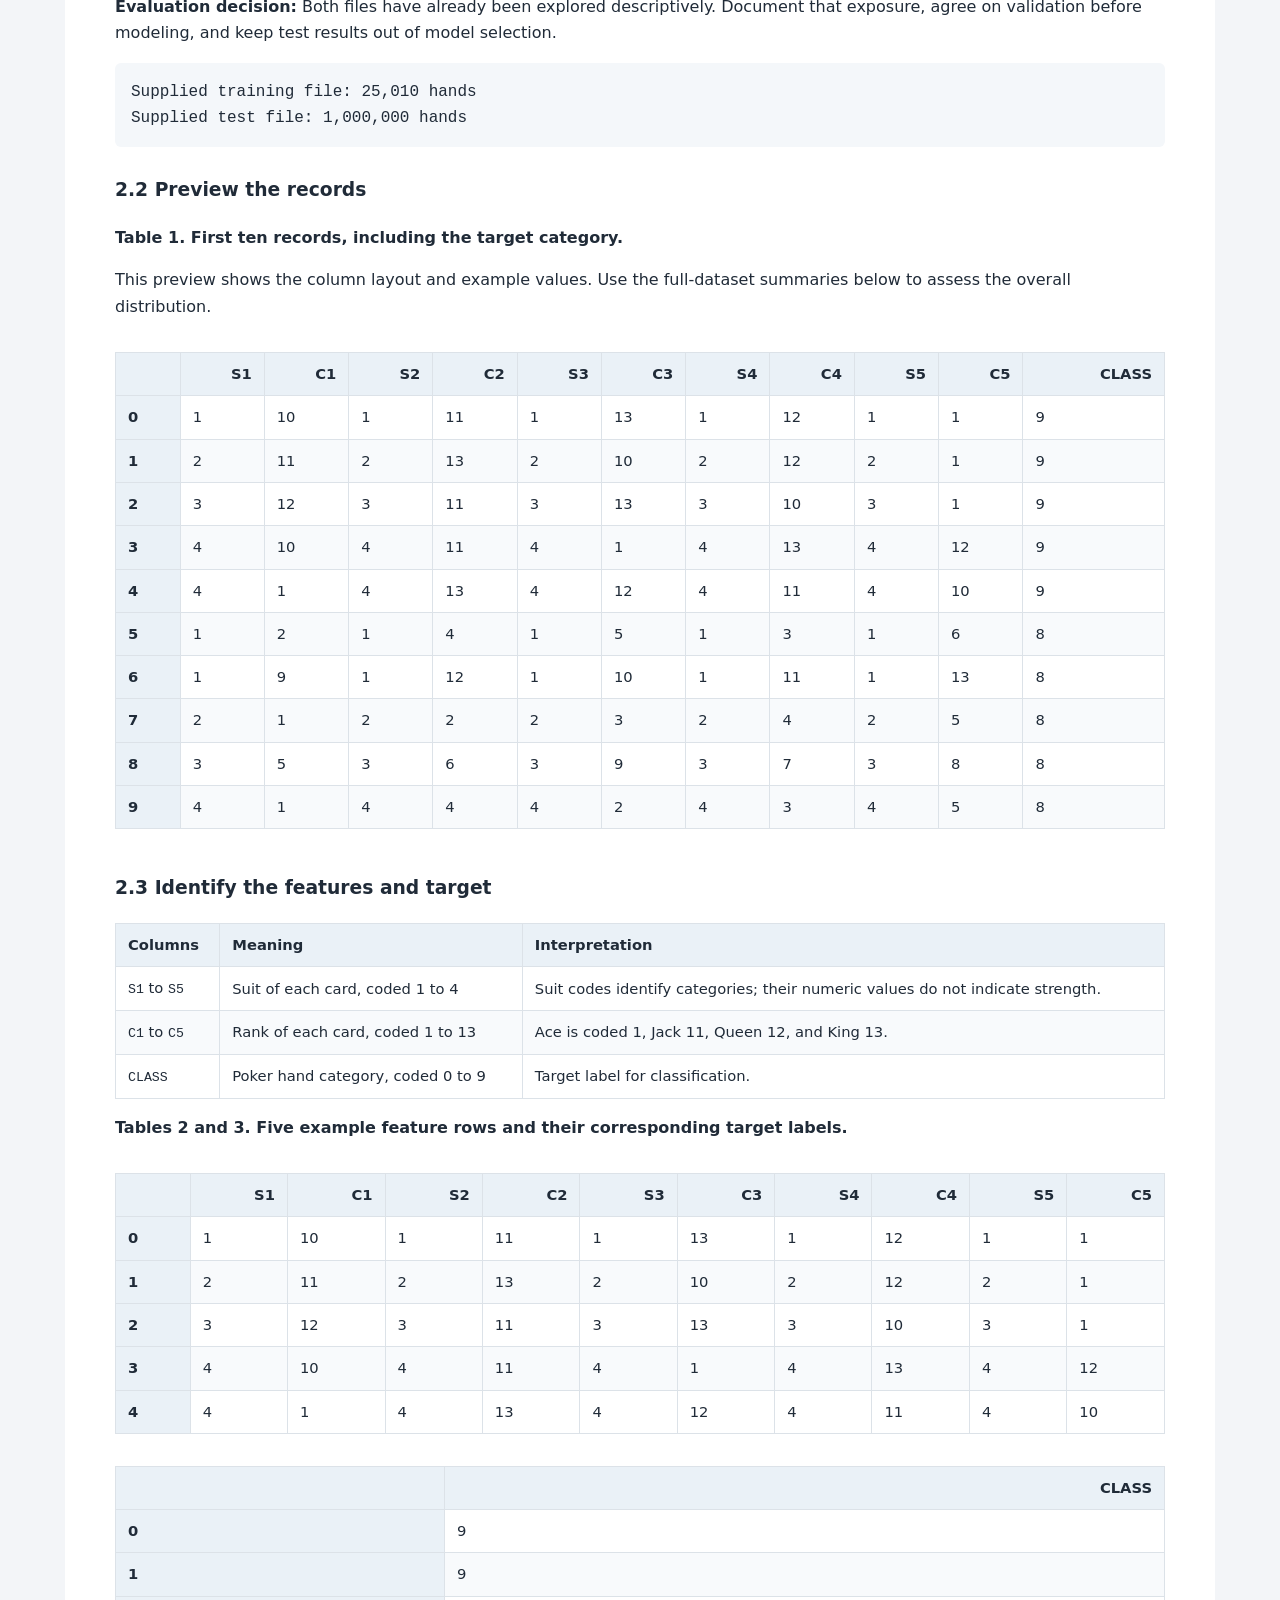
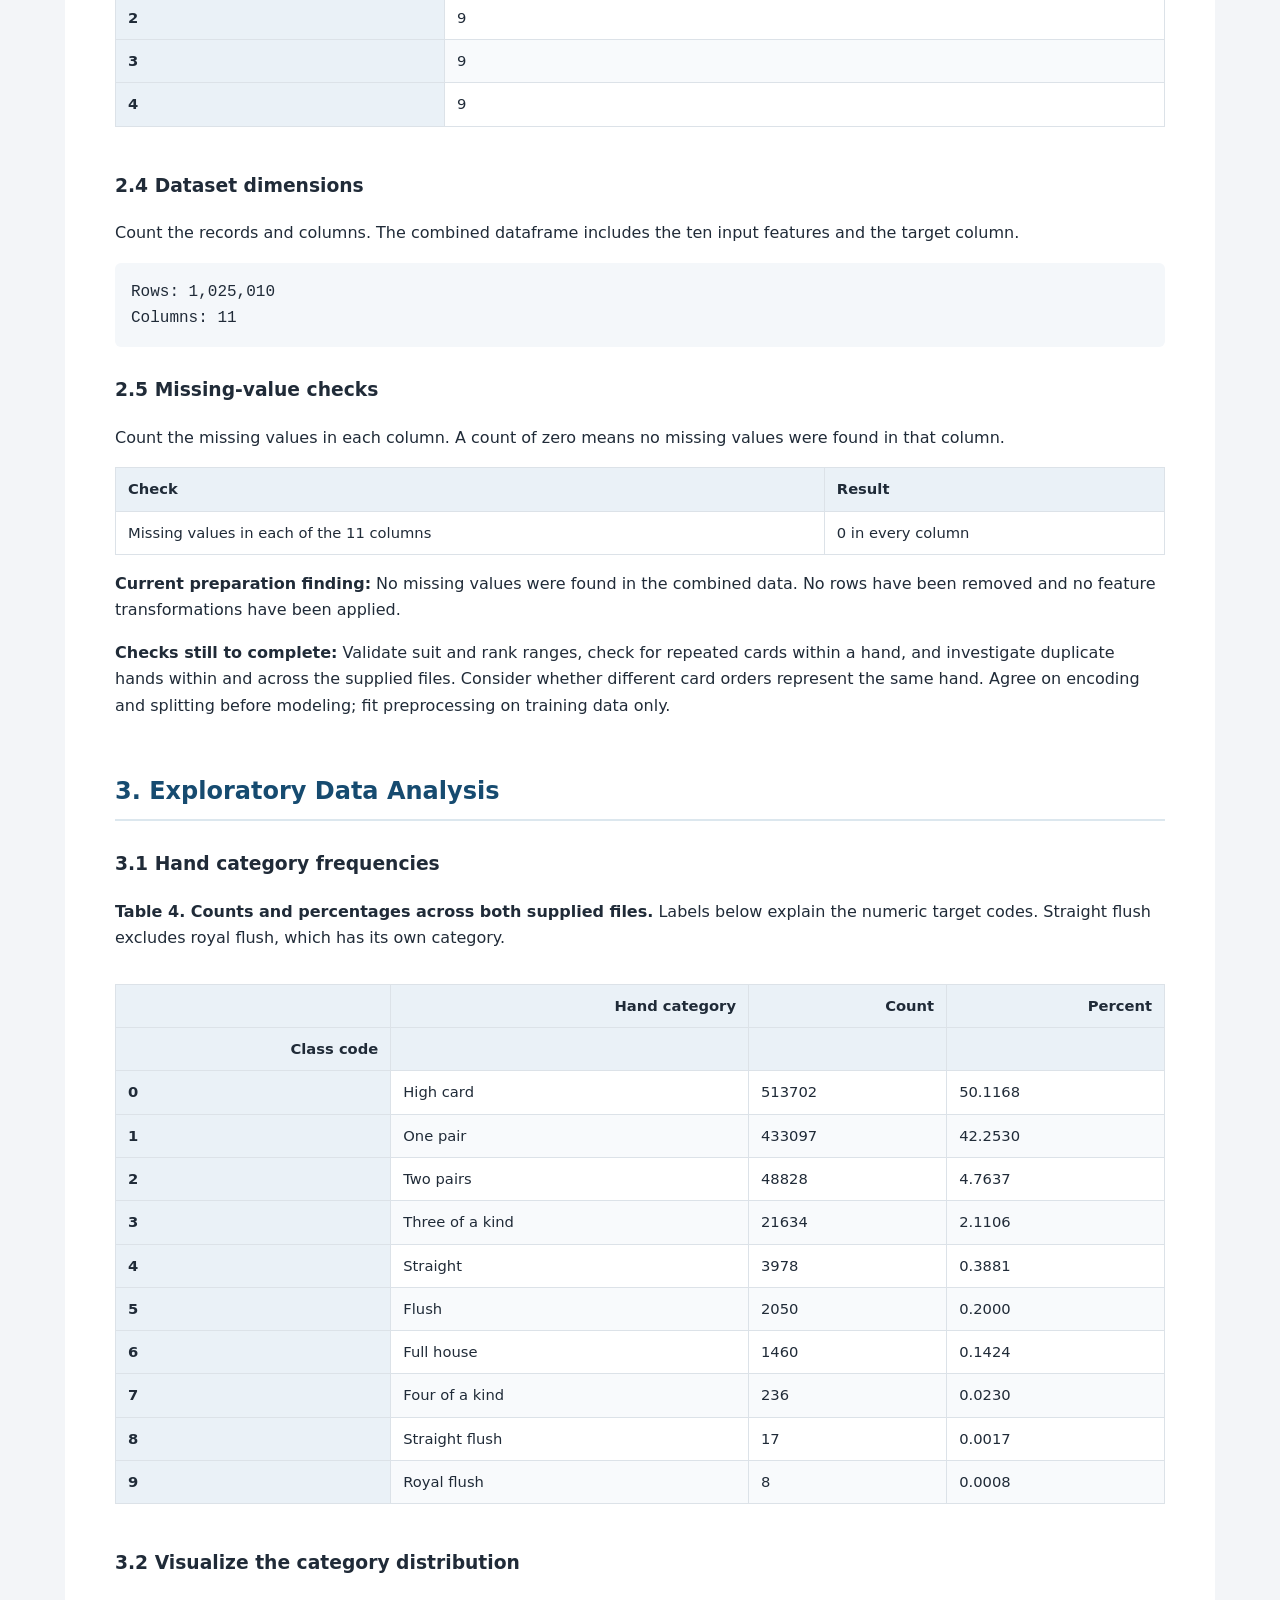
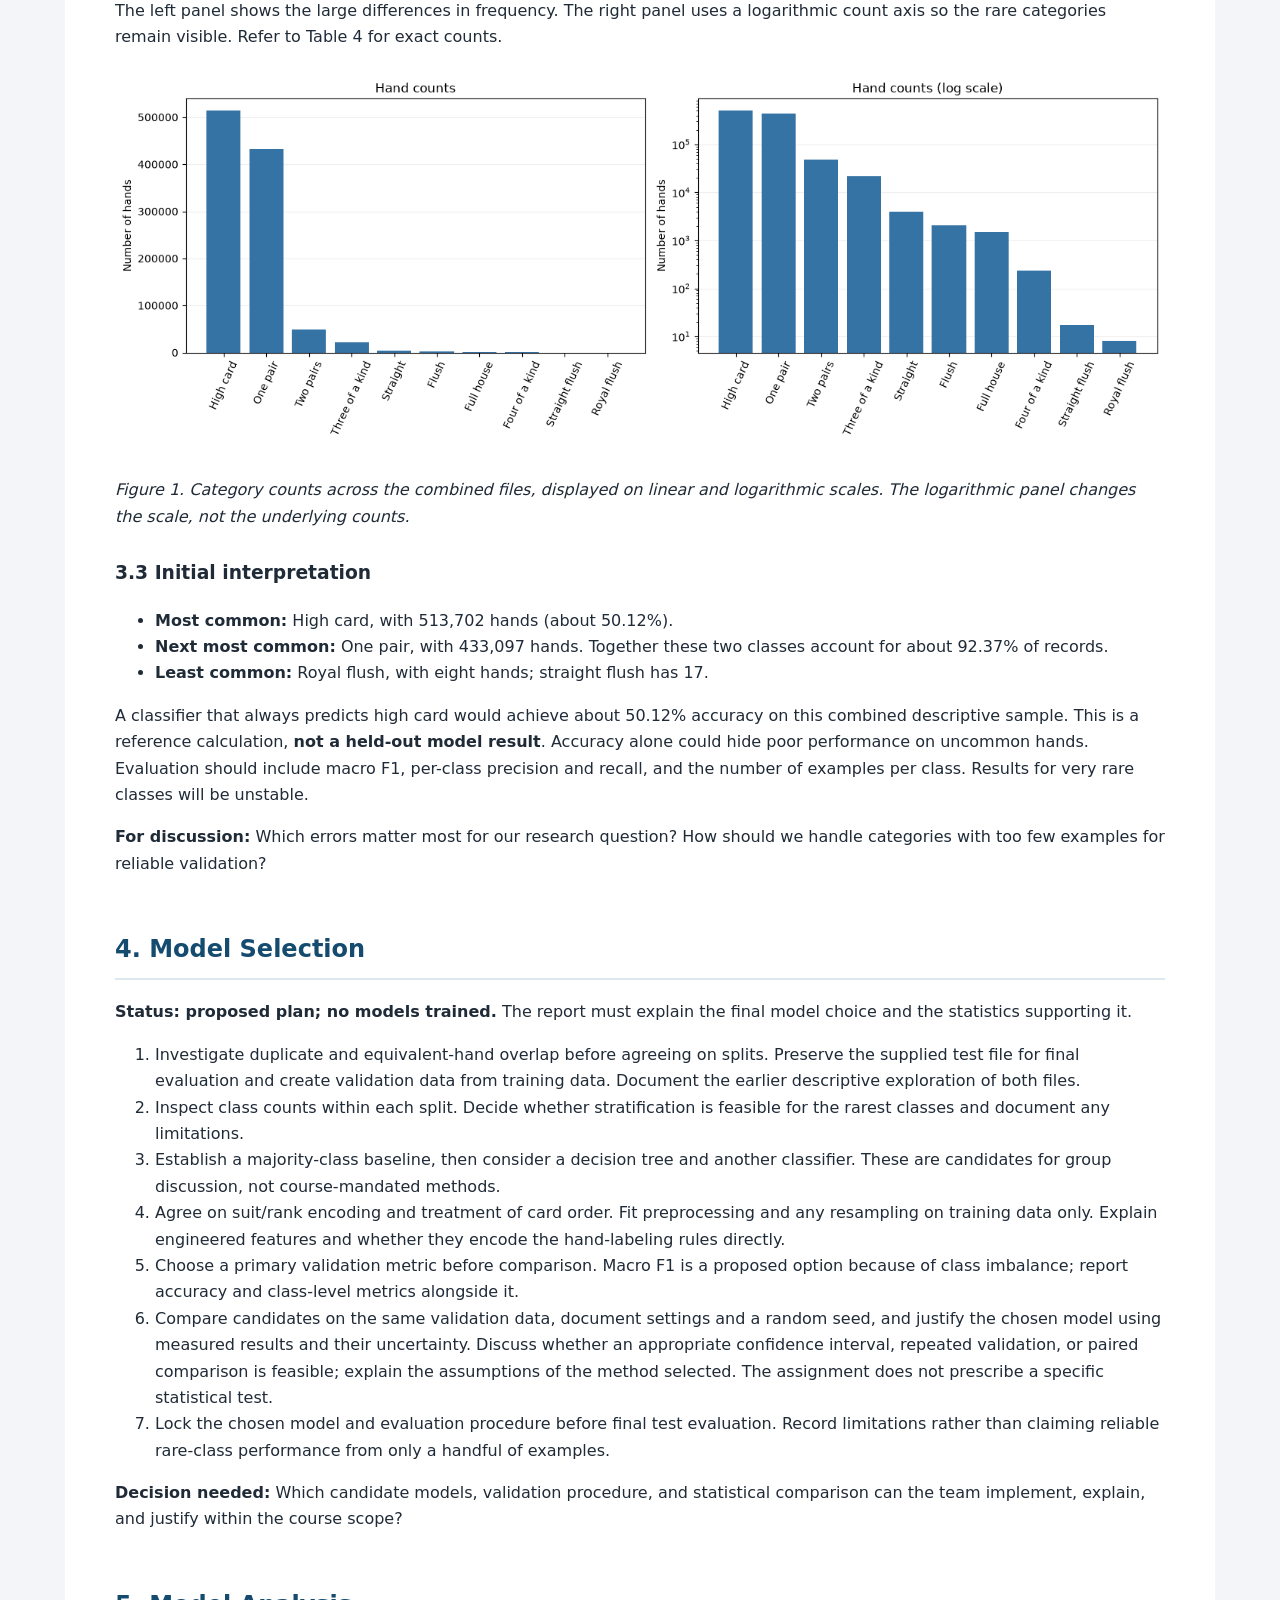
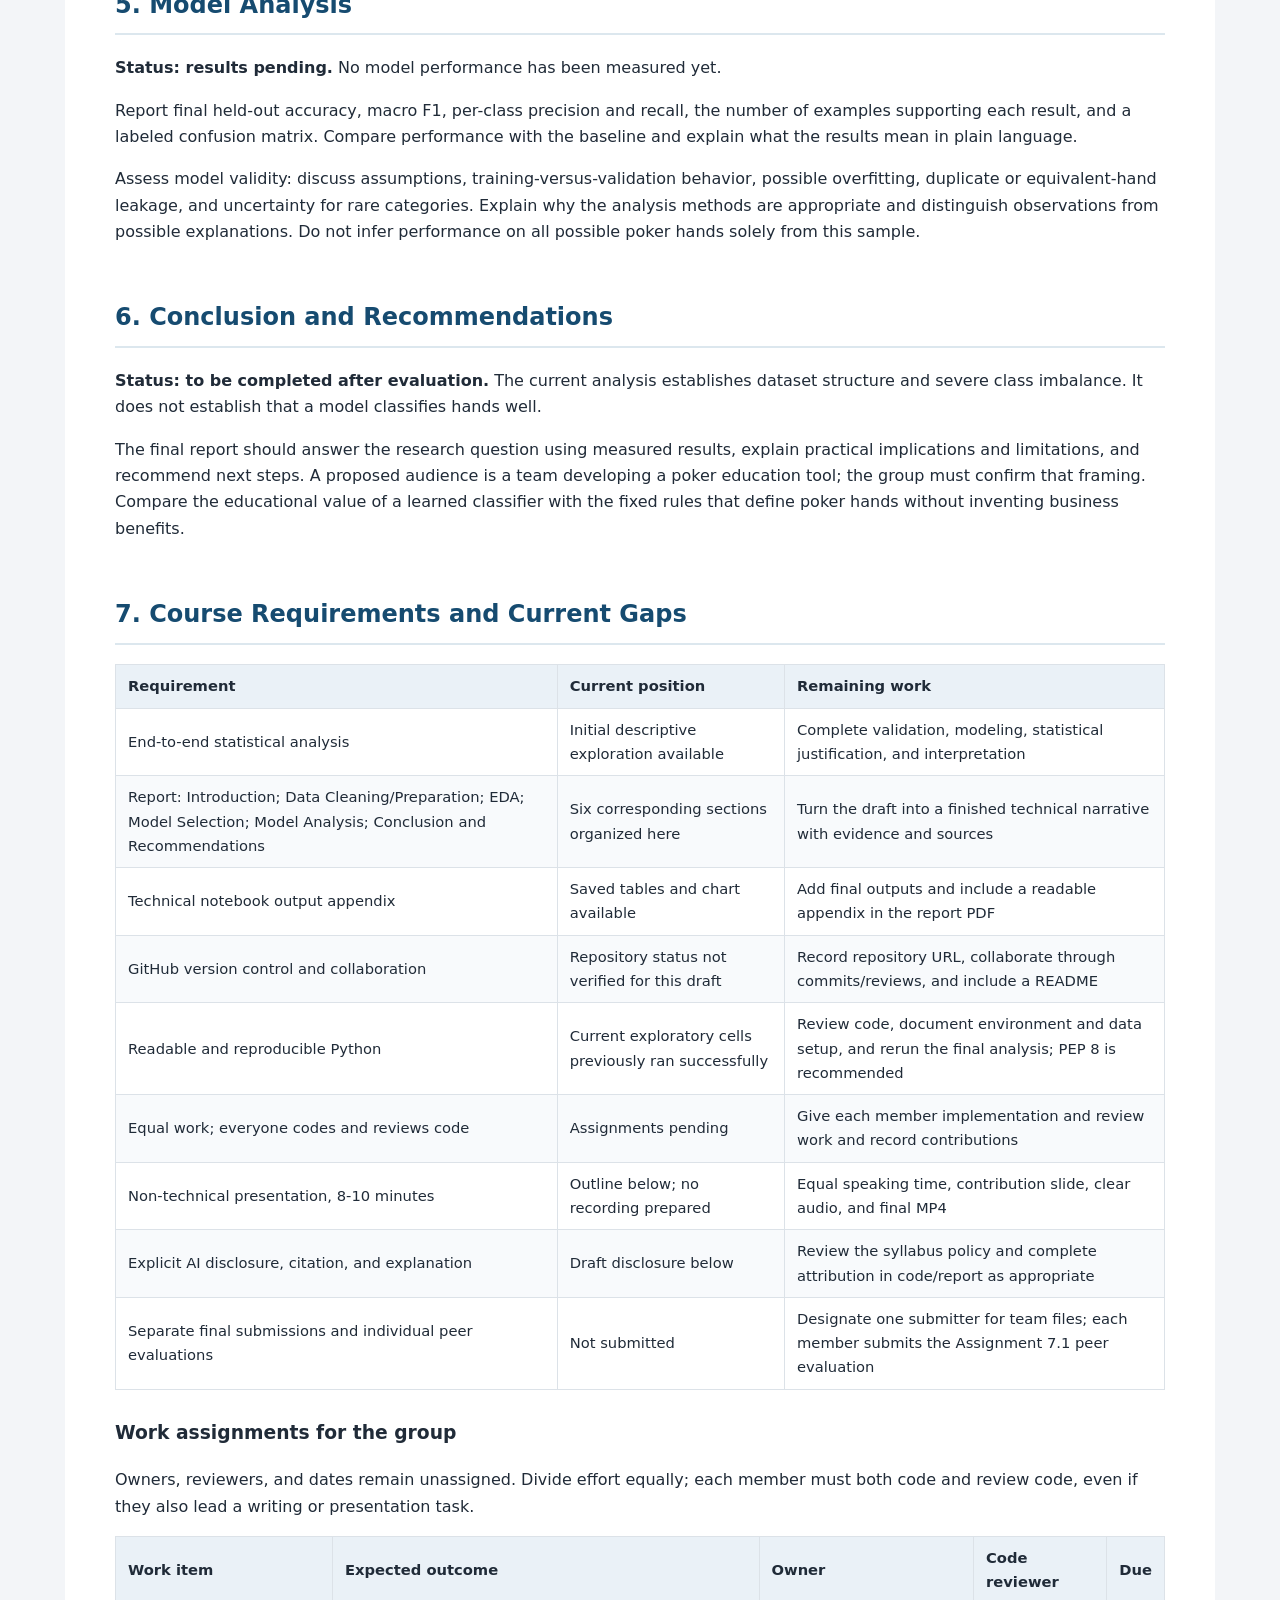
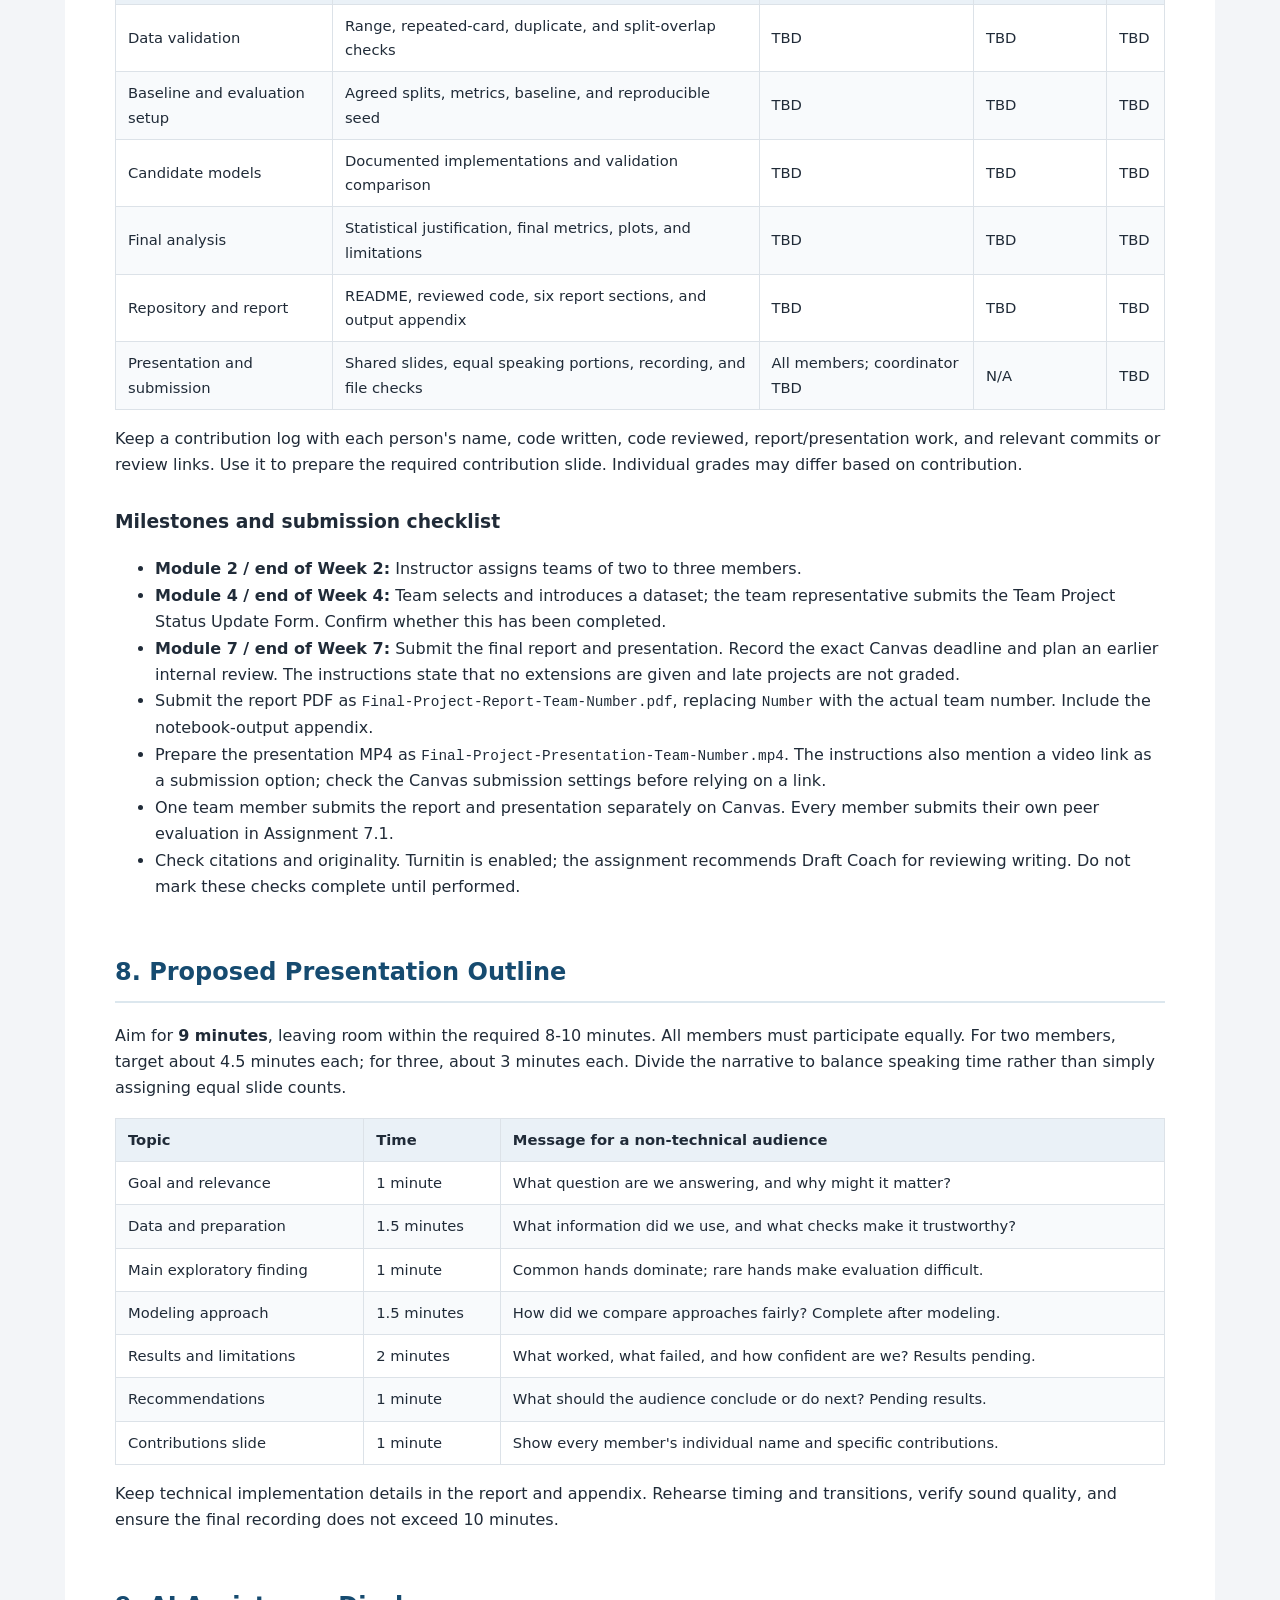
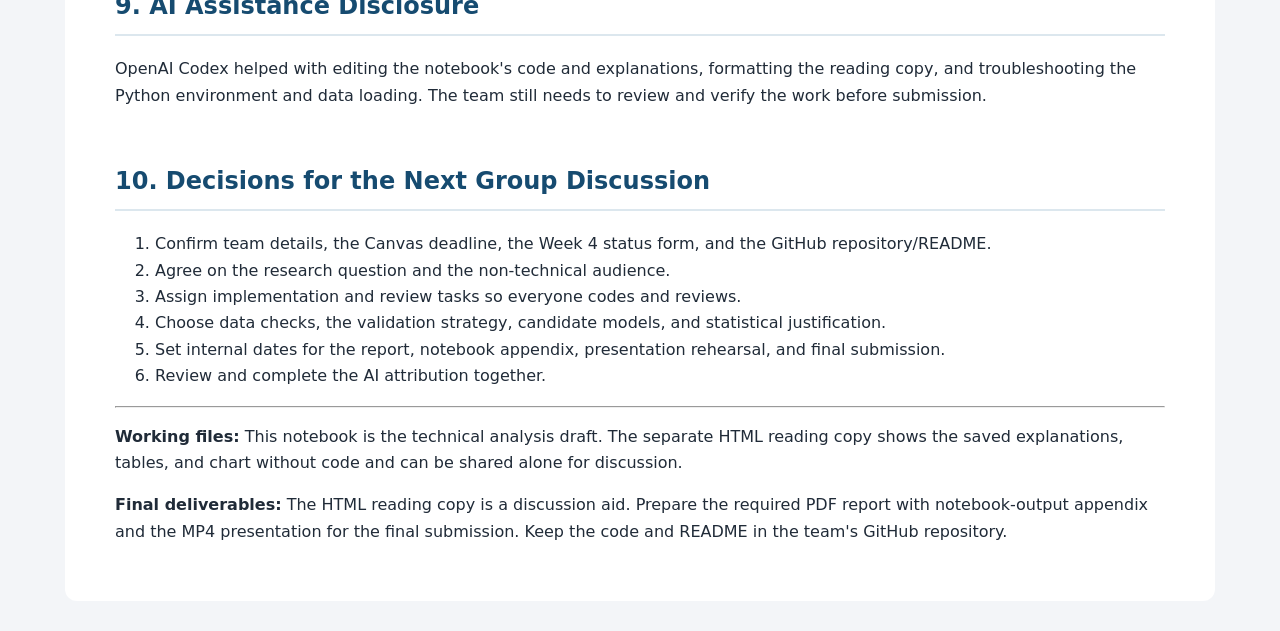
==== commit 72886688: "changed the index.html to have navigation" ====
--- a/poker_hand_analysis_group_reading.html
+++ b/poker_hand_analysis_group_reading.html
@@ -1,4 +1,4 @@
-<!doctype html><html lang="en"><head><meta charset="utf-8"><meta name="viewport" content="width=device-width,initial-scale=1"><title>Poker Hand Classification - Group Reading Draft</title><style>body{margin:0;background:#f3f5f8;color:#202b38;font:16px/1.65 system-ui,Segoe UI,sans-serif}main{max-width:1050px;margin:32px auto;padding:40px 50px;background:white;border-radius:12px}h1{font-size:2.2rem;color:#164b70}h2{margin-top:2.2em;border-bottom:2px solid #dce7ee;padding-bottom:8px;color:#164b70}h3{margin-top:1.5em}table{border-collapse:collapse;width:100%;margin:16px 0;font-size:.92rem}th,td{padding:9px 12px;border:1px solid #dce2e8;text-align:left}th{background:#eaf1f7}tbody tr:nth-child(even){background:#f8fafc}.table-wrap{overflow-x:auto}img{max-width:100%;height:auto}figure{margin:24px 0}pre{white-space:pre-wrap;background:#f4f7fa;padding:16px;border-radius:6px}code{font-size:.9em}a{color:#176196}blockquote{border-left:4px solid #3673a5;margin-left:0;padding-left:20px}.badge{color:#526779;font-size:.85rem;text-transform:uppercase;letter-spacing:.08em}@media(max-width:700px){main{margin:0;padding:24px 18px;border-radius:0}}@media print{body{background:white}main{margin:0;padding:0;max-width:none}h2,h3{break-after:avoid}tr,figure{break-inside:avoid}}</style></head><body><main><p class="badge">Group reading copy - Code hidden</p><section><h1>Poker Hand Classification</h1>
+<!doctype html><html lang="en"><head><meta charset="utf-8"><meta name="viewport" content="width=device-width,initial-scale=1"><title>Poker Hand Classification - Group Reading Draft</title><style>body{margin:0;background:#f3f5f8;color:#202b38;font:16px/1.65 system-ui,Segoe UI,sans-serif}main{max-width:1050px;margin:32px auto;padding:40px 50px;background:white;border-radius:12px}h1{font-size:2.2rem;color:#164b70}h2{margin-top:2.2em;border-bottom:2px solid #dce7ee;padding-bottom:8px;color:#164b70}h3{margin-top:1.5em}table{border-collapse:collapse;width:100%;margin:16px 0;font-size:.92rem}th,td{padding:9px 12px;border:1px solid #dce2e8;text-align:left}th{background:#eaf1f7}tbody tr:nth-child(even){background:#f8fafc}.table-wrap{overflow-x:auto}img{max-width:100%;height:auto}figure{margin:24px 0}pre{white-space:pre-wrap;background:#f4f7fa;padding:16px;border-radius:6px}code{font-size:.9em}a{color:#176196}blockquote{border-left:4px solid #3673a5;margin-left:0;padding-left:20px}.badge{color:#526779;font-size:.85rem;text-transform:uppercase;letter-spacing:.08em}@media(max-width:700px){main{margin:0;padding:24px 18px;border-radius:0}}@media print{body{background:white}main{margin:0;padding:0;max-width:none}h2,h3{break-after:avoid}tr,figure{break-inside:avoid}}</style></head><body><main><nav aria-label="Project navigation"><a href="index.html">Project home</a> &middot; <a href="poker_hand_viewer.html">Explore the dataset</a></nav><p class="badge">Group reading copy - Code hidden</p><section><h1>Poker Hand Classification</h1>
 <p><strong>AAI 500 - Group discussion draft - September 27, 2026</strong><br />
 <strong>Team and contributors:</strong> To be added by the group</p>
 <h2>Current progress</h2>
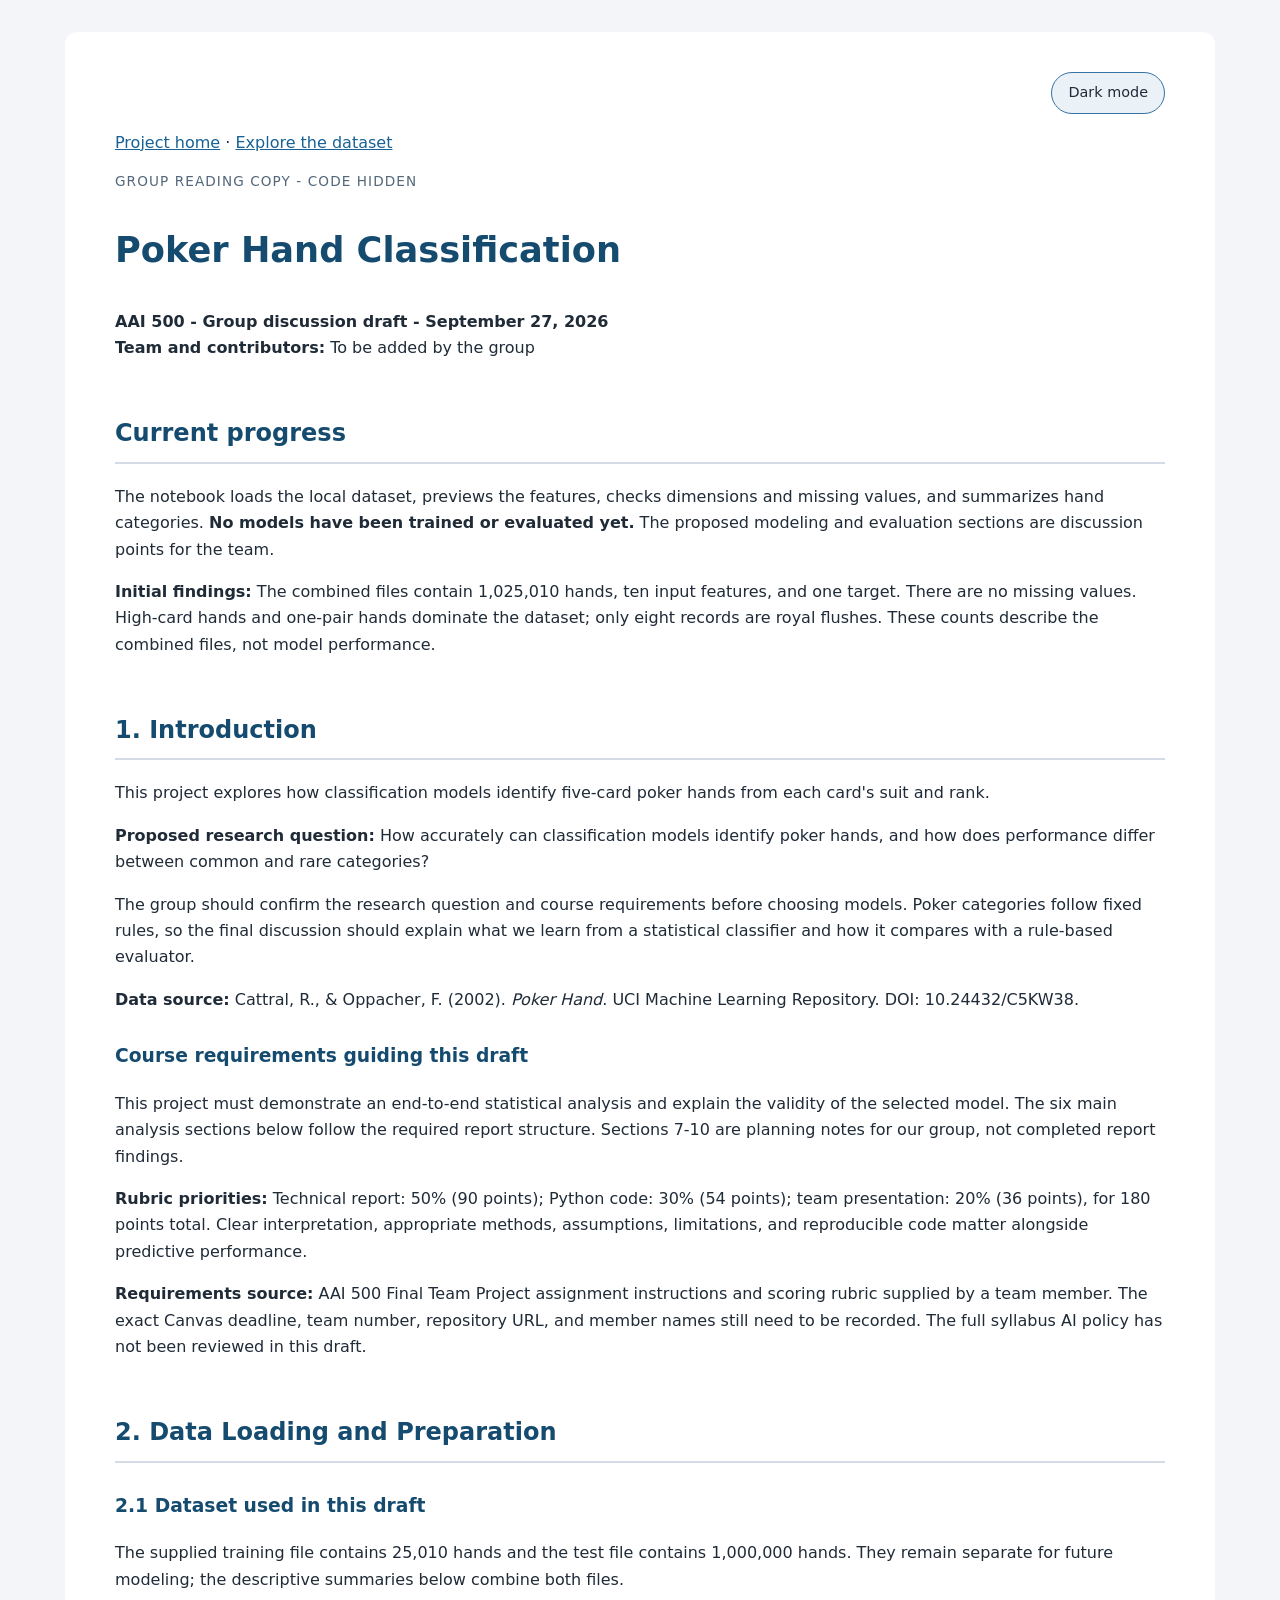
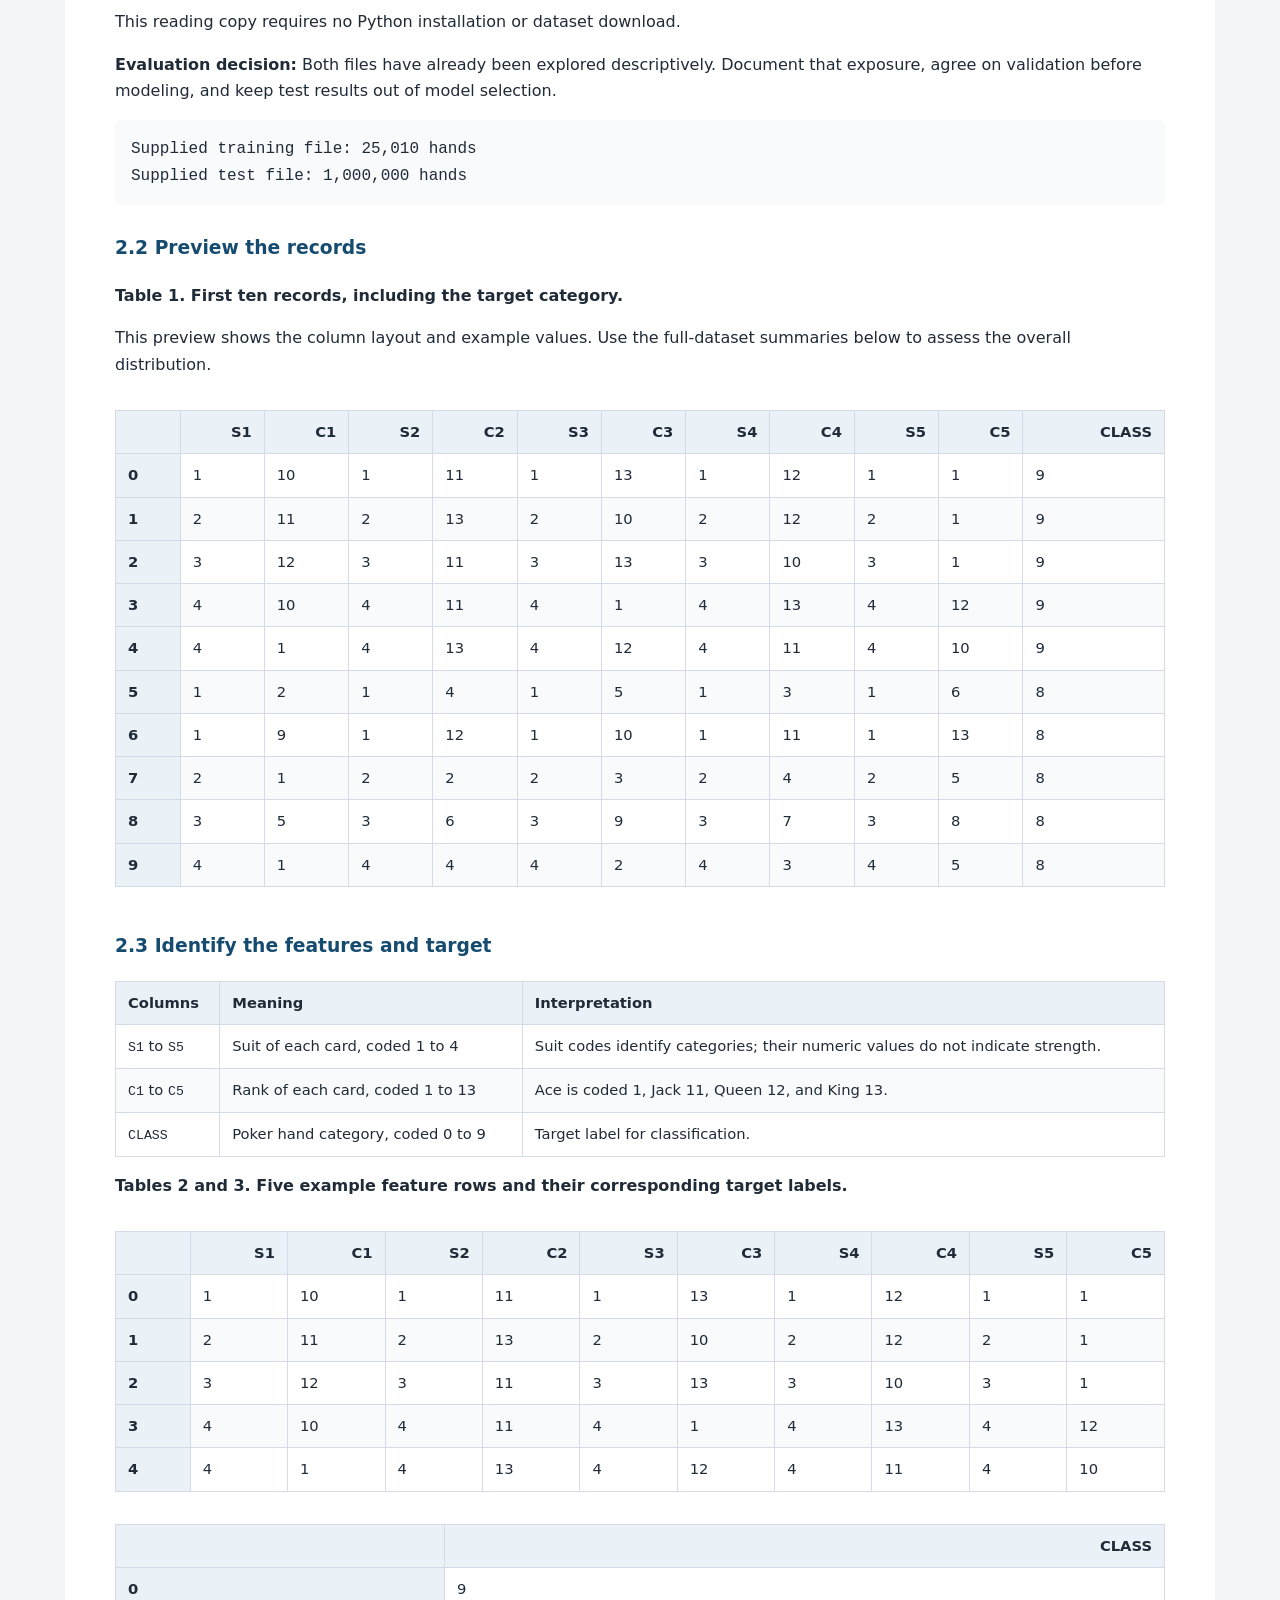
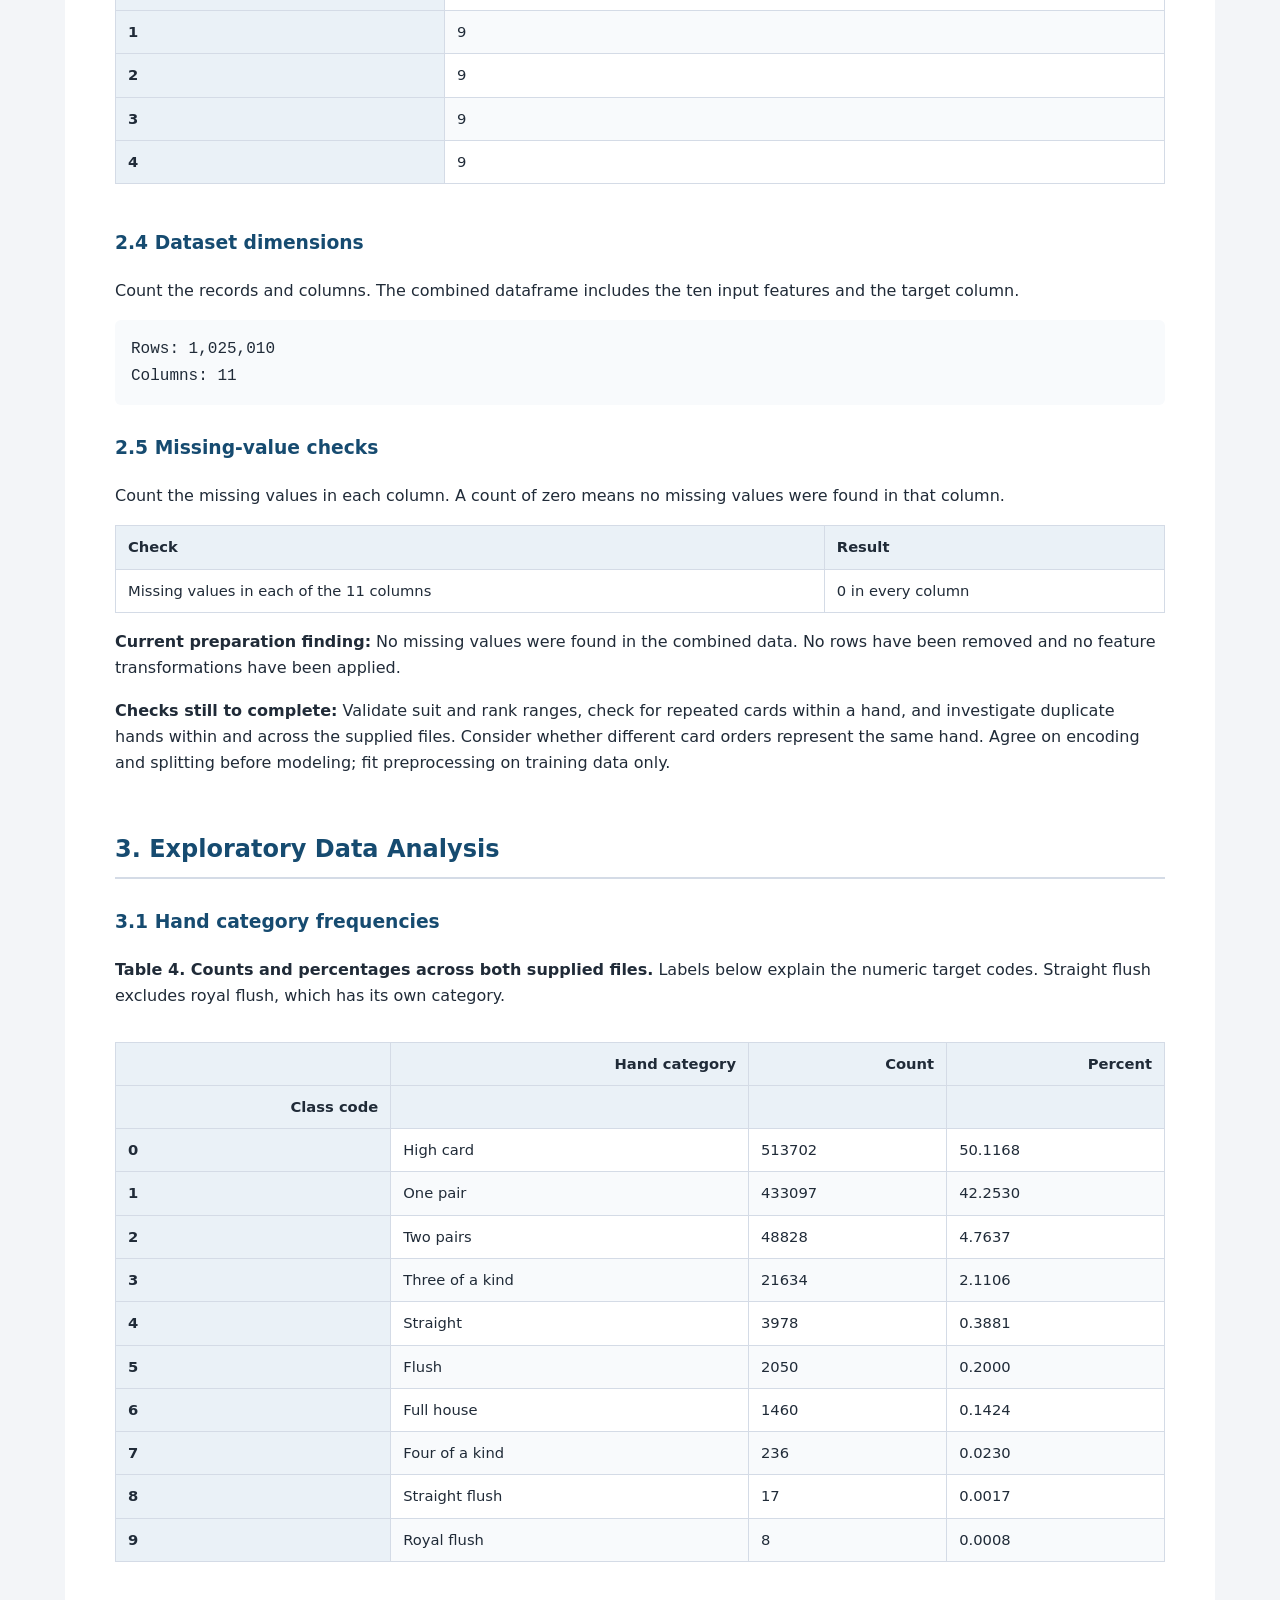
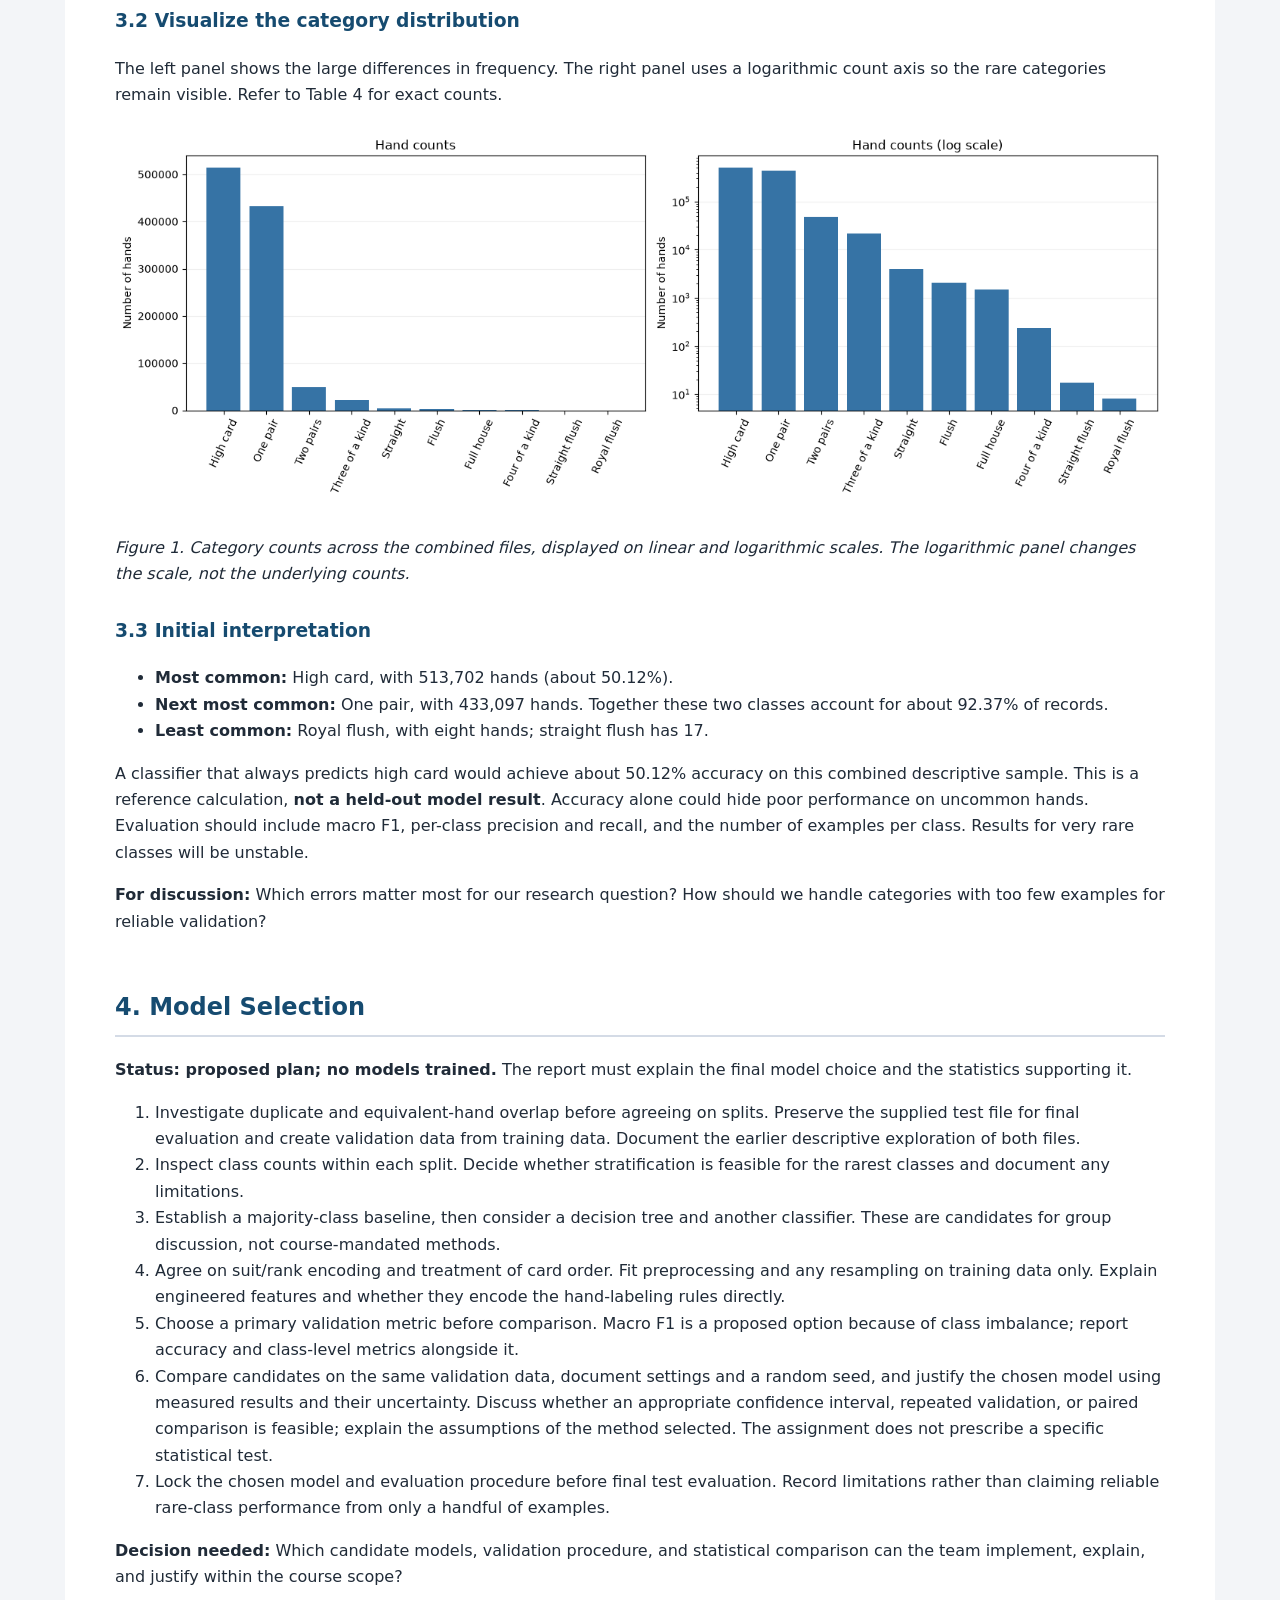
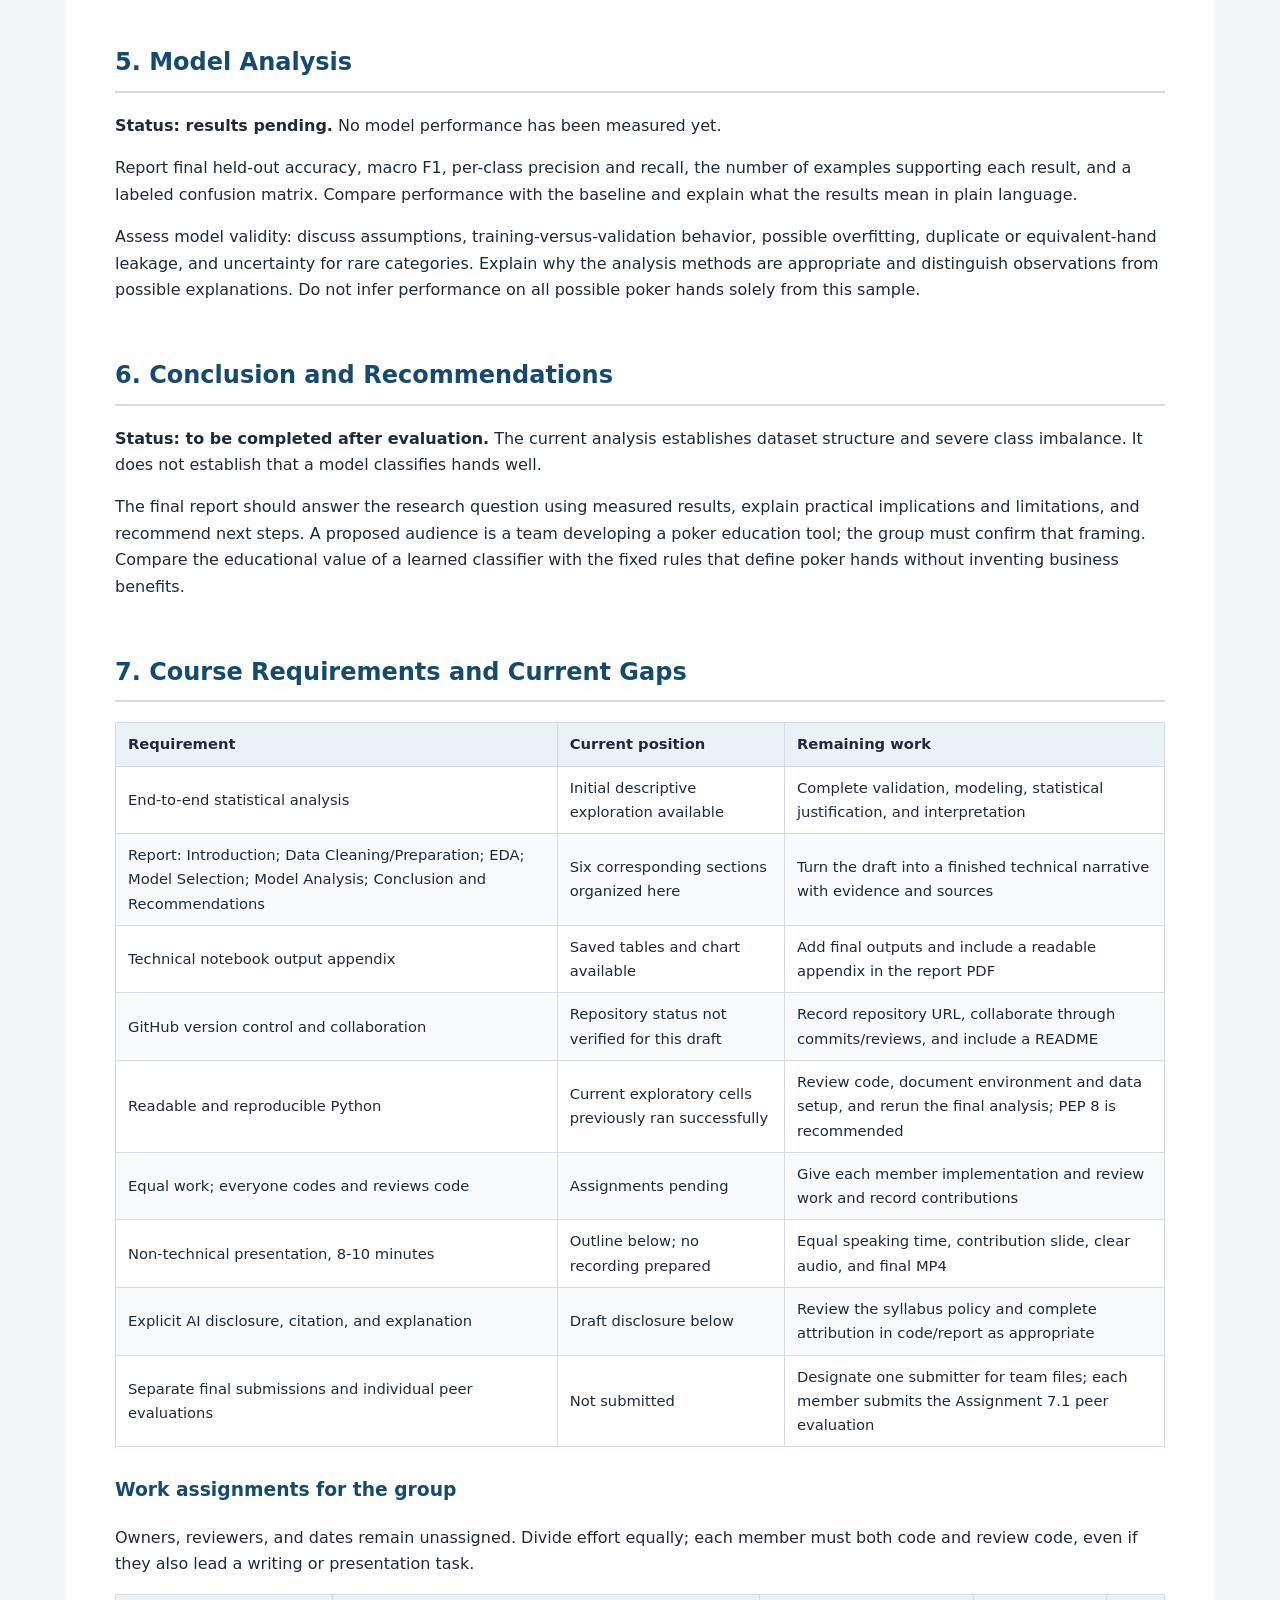
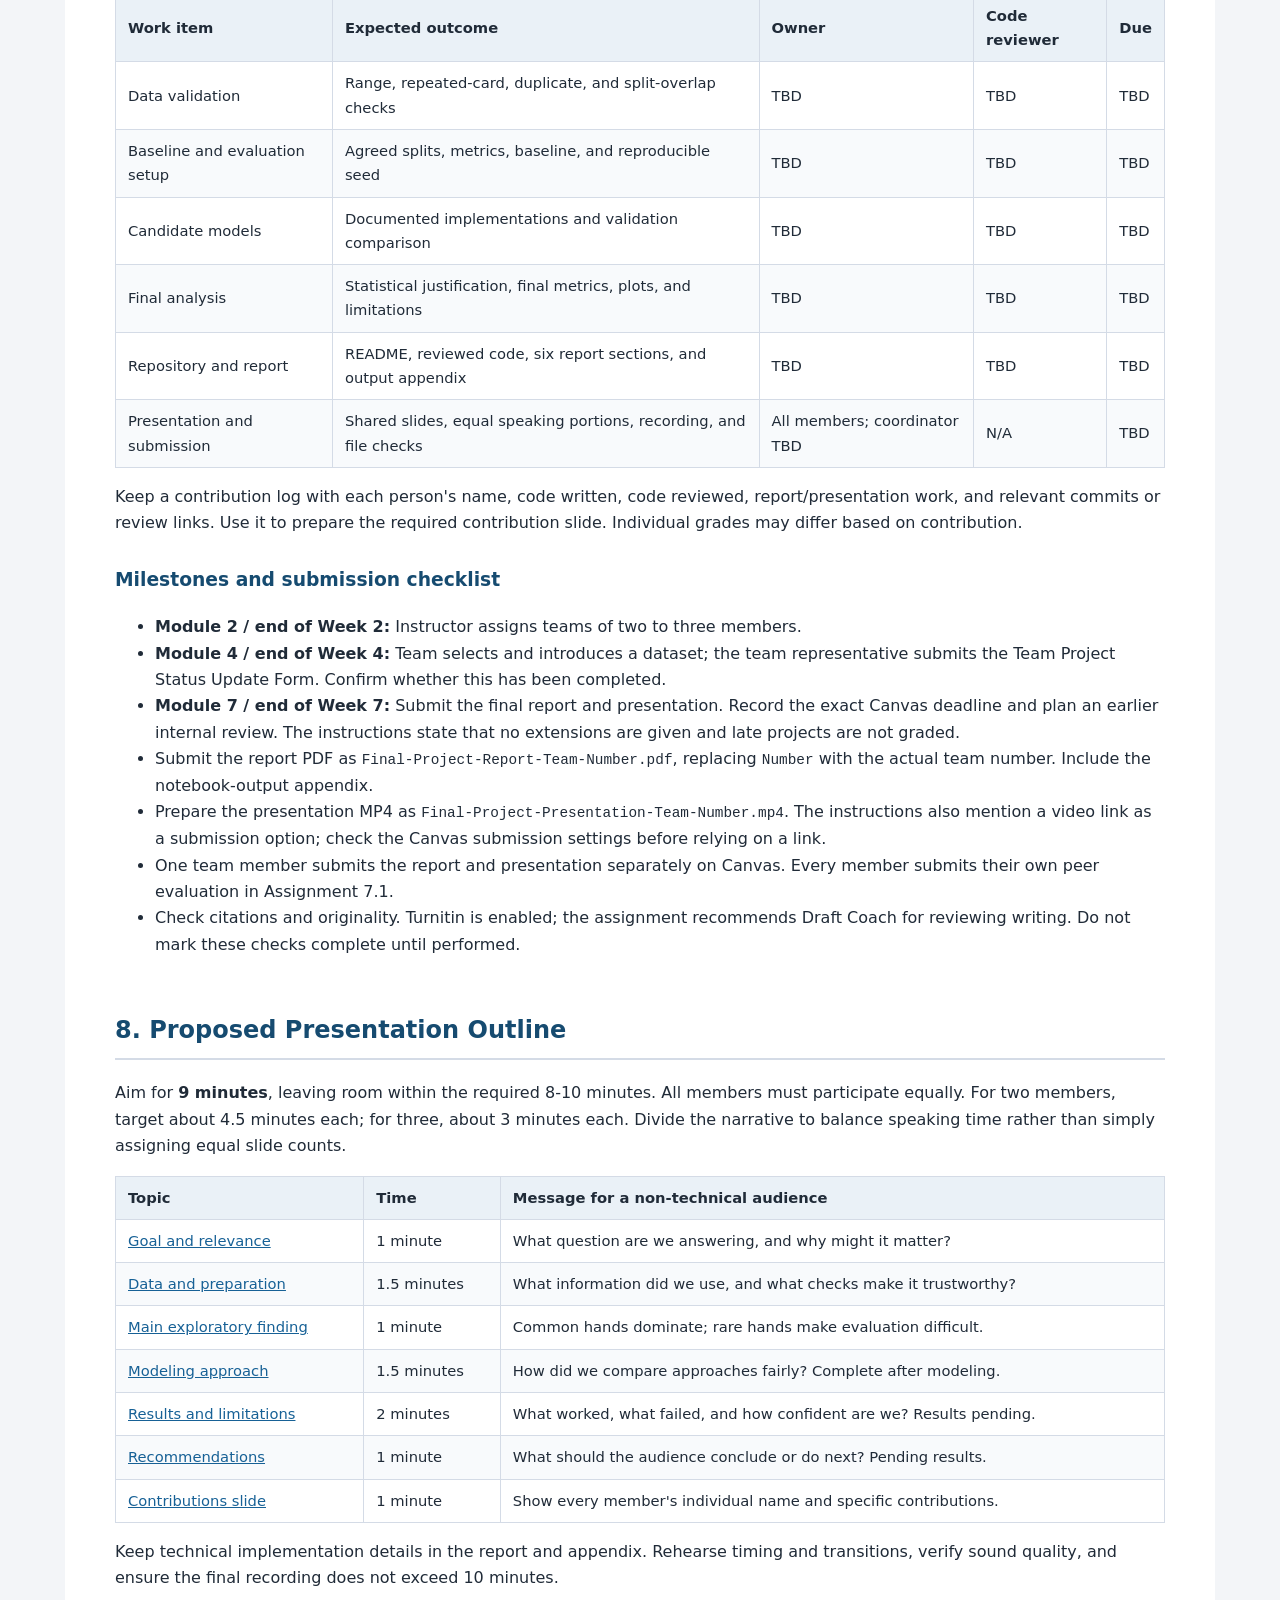
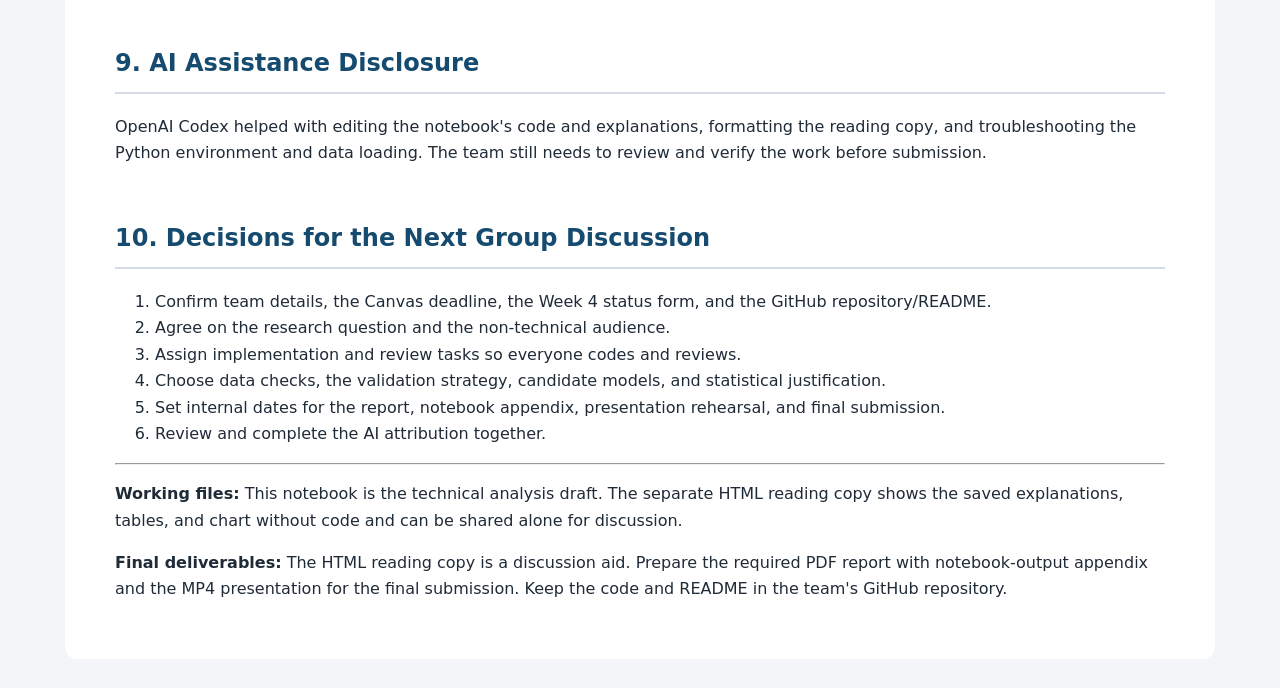
==== commit 4710dafd: "Add presentation pages with professor guidance and shared themes" ====
--- a/poker_hand_analysis_group_reading.html
+++ b/poker_hand_analysis_group_reading.html
@@ -1,4 +1,6 @@
-<!doctype html><html lang="en"><head><meta charset="utf-8"><meta name="viewport" content="width=device-width,initial-scale=1"><title>Poker Hand Classification - Group Reading Draft</title><style>body{margin:0;background:#f3f5f8;color:#202b38;font:16px/1.65 system-ui,Segoe UI,sans-serif}main{max-width:1050px;margin:32px auto;padding:40px 50px;background:white;border-radius:12px}h1{font-size:2.2rem;color:#164b70}h2{margin-top:2.2em;border-bottom:2px solid #dce7ee;padding-bottom:8px;color:#164b70}h3{margin-top:1.5em}table{border-collapse:collapse;width:100%;margin:16px 0;font-size:.92rem}th,td{padding:9px 12px;border:1px solid #dce2e8;text-align:left}th{background:#eaf1f7}tbody tr:nth-child(even){background:#f8fafc}.table-wrap{overflow-x:auto}img{max-width:100%;height:auto}figure{margin:24px 0}pre{white-space:pre-wrap;background:#f4f7fa;padding:16px;border-radius:6px}code{font-size:.9em}a{color:#176196}blockquote{border-left:4px solid #3673a5;margin-left:0;padding-left:20px}.badge{color:#526779;font-size:.85rem;text-transform:uppercase;letter-spacing:.08em}@media(max-width:700px){main{margin:0;padding:24px 18px;border-radius:0}}@media print{body{background:white}main{margin:0;padding:0;max-width:none}h2,h3{break-after:avoid}tr,figure{break-inside:avoid}}</style></head><body><main><nav aria-label="Project navigation"><a href="index.html">Project home</a> &middot; <a href="poker_hand_viewer.html">Explore the dataset</a></nav><p class="badge">Group reading copy - Code hidden</p><section><h1>Poker Hand Classification</h1>
+<!doctype html><html lang="en"><head><meta charset="utf-8"><meta name="viewport" content="width=device-width,initial-scale=1"><title>Poker Hand Classification - Group Reading Draft</title><style>body{margin:0;background:#f3f5f8;color:#202b38;font:16px/1.65 system-ui,Segoe UI,sans-serif}main{max-width:1050px;margin:32px auto;padding:40px 50px;background:white;border-radius:12px}h1{font-size:2.2rem;color:#164b70}h2{margin-top:2.2em;border-bottom:2px solid #dce7ee;padding-bottom:8px;color:#164b70}h3{margin-top:1.5em}table{border-collapse:collapse;width:100%;margin:16px 0;font-size:.92rem}th,td{padding:9px 12px;border:1px solid #dce2e8;text-align:left}th{background:#eaf1f7}tbody tr:nth-child(even){background:#f8fafc}.table-wrap{overflow-x:auto}img{max-width:100%;height:auto}figure{margin:24px 0}pre{white-space:pre-wrap;background:#f4f7fa;padding:16px;border-radius:6px}code{font-size:.9em}a{color:#176196}blockquote{border-left:4px solid #3673a5;margin-left:0;padding-left:20px}.badge{color:#526779;font-size:.85rem;text-transform:uppercase;letter-spacing:.08em}@media(max-width:700px){main{margin:0;padding:24px 18px;border-radius:0}}@media print{body{background:white}main{margin:0;padding:0;max-width:none}h2,h3{break-after:avoid}tr,figure{break-inside:avoid}}</style><link rel="stylesheet" href="assets/theme.css">
+<script src="assets/theme.js"></script>
+</head><body><main><div class="theme-controls"><button class="theme-toggle" id="theme-toggle" type="button" aria-pressed="false" hidden>Dark mode</button></div><nav aria-label="Project navigation"><a href="index.html">Project home</a> &middot; <a href="poker_hand_viewer.html">Explore the dataset</a></nav><p class="badge">Group reading copy - Code hidden</p><section><h1>Poker Hand Classification</h1>
 <p><strong>AAI 500 - Group discussion draft - September 27, 2026</strong><br />
 <strong>Team and contributors:</strong> To be added by the group</p>
 <h2>Current progress</h2>
@@ -613,7 +615,7 @@
 <li>One team member submits the report and presentation separately on Canvas. Every member submits their own peer evaluation in Assignment 7.1.</li>
 <li>Check citations and originality. Turnitin is enabled; the assignment recommends Draft Coach for reviewing writing. Do not mark these checks complete until performed.</li>
 </ul>
-<h2>8. Proposed Presentation Outline</h2>
+<h2 id="presentation-outline">8. Proposed Presentation Outline</h2>
 <p>Aim for <strong>9 minutes</strong>, leaving room within the required 8-10 minutes. All members must participate equally. For two members, target about 4.5 minutes each; for three, about 3 minutes each. Divide the narrative to balance speaking time rather than simply assigning equal slide counts.</p>
 <table>
 <thead>
@@ -625,37 +627,37 @@
 </thead>
 <tbody>
 <tr>
-<td style="text-align: left;">Goal and relevance</td>
+<td style="text-align: left;"><a href="presentation_part1_goals_and_relevance.html">Goal and relevance</a></td>
 <td style="text-align: left;">1 minute</td>
 <td style="text-align: left;">What question are we answering, and why might it matter?</td>
 </tr>
 <tr>
-<td style="text-align: left;">Data and preparation</td>
+<td style="text-align: left;"><a href="presentation_part2_data_and_preparation.html">Data and preparation</a></td>
 <td style="text-align: left;">1.5 minutes</td>
 <td style="text-align: left;">What information did we use, and what checks make it trustworthy?</td>
 </tr>
 <tr>
-<td style="text-align: left;">Main exploratory finding</td>
+<td style="text-align: left;"><a href="presentation_part3_main_exploratory_finding.html">Main exploratory finding</a></td>
 <td style="text-align: left;">1 minute</td>
 <td style="text-align: left;">Common hands dominate; rare hands make evaluation difficult.</td>
 </tr>
 <tr>
-<td style="text-align: left;">Modeling approach</td>
+<td style="text-align: left;"><a href="presentation_part4_modeling_approach.html">Modeling approach</a></td>
 <td style="text-align: left;">1.5 minutes</td>
 <td style="text-align: left;">How did we compare approaches fairly? Complete after modeling.</td>
 </tr>
 <tr>
-<td style="text-align: left;">Results and limitations</td>
+<td style="text-align: left;"><a href="presentation_part5_results_and_limitations.html">Results and limitations</a></td>
 <td style="text-align: left;">2 minutes</td>
 <td style="text-align: left;">What worked, what failed, and how confident are we? Results pending.</td>
 </tr>
 <tr>
-<td style="text-align: left;">Recommendations</td>
+<td style="text-align: left;"><a href="presentation_part6_recommendations.html">Recommendations</a></td>
 <td style="text-align: left;">1 minute</td>
 <td style="text-align: left;">What should the audience conclude or do next? Pending results.</td>
 </tr>
 <tr>
-<td style="text-align: left;">Contributions slide</td>
+<td style="text-align: left;"><a href="presentation_part7_contributions.html">Contributions slide</a></td>
 <td style="text-align: left;">1 minute</td>
 <td style="text-align: left;">Show every member's individual name and specific contributions.</td>
 </tr>
--- a/assets/theme.css
+++ b/assets/theme.css
@@ -0,0 +1,28 @@
+/* Shared colors for every project page. */
+:root{color-scheme:light;--page:#f3f5f8;--surface:#fff;--text:#202b38;--heading:#164b70;--link:#176196;--muted:#526779;--slide:#eaf1f7;--accent:#3673a5;--note:#f8fafc;--focus:#2563eb;--tip:#f7f0ff;--bubble-border:#c5afe0;--tip-heading:#654586;--border:#d4dbe6}
+:root[data-theme="dark"]{color-scheme:dark;--page:#101722;--surface:#1b2635;--text:#e5ebf3;--heading:#abd9ff;--link:#93caff;--muted:#b4c3d5;--slide:#26394d;--accent:#84b7e6;--note:#243244;--focus:#a6ceff;--tip:#30283f;--bubble-border:#9276b1;--tip-heading:#dbc0fa;--border:#4b5c72}
+body{background:var(--page);color:var(--text)}
+main{background:var(--surface)}
+h1,h2,h3{color:var(--heading)}
+a,nav a{color:var(--link)}
+nav a{border-color:var(--border)}nav a:hover{background:var(--slide)}nav a span{color:var(--text)}
+.subtitle,.badge{color:var(--muted)}
+h2,th,td,.table-container{border-color:var(--border)}
+table{background:var(--surface);color:var(--text)}
+th,.slide{background:var(--slide)}tbody tr:nth-child(even),pre,.note{background:var(--note)}
+blockquote,.note{border-color:var(--accent)}
+button,input,select{color:var(--text);background:var(--surface);border:1px solid var(--border)}
+button:disabled{opacity:.5}
+a:focus-visible,button:focus-visible,input:focus-visible,select:focus-visible,summary:focus-visible{outline:3px solid var(--focus);outline-offset:3px}
+.professor-tip{background:var(--tip)}
+.speech-bubble,.speech-bubble::before{background:var(--surface);border-color:var(--bubble-border)}
+.speech-bubble strong{color:var(--tip-heading)}
+.page-toolbar{display:flex;align-items:center;justify-content:space-between;flex-wrap:wrap;gap:16px}
+.theme-controls{display:flex;justify-content:flex-end;margin-bottom:16px}
+.theme-toggle{font:inherit;font-size:.9rem;color:var(--text);background:var(--slide);border:1px solid var(--accent);border-radius:999px;padding:8px 16px;cursor:pointer;white-space:nowrap}
+.theme-toggle:hover{border-color:var(--text)}
+.theme-toggle[aria-pressed="true"]{background:var(--tip);border-color:var(--bubble-border)}
+@media print{
+  :root[data-theme]{color-scheme:light;--page:#fff;--surface:#fff;--text:#202b38;--heading:#164b70;--link:#176196;--muted:#526779;--slide:#eaf1f7;--accent:#3673a5;--note:#f8fafc;--tip:#f7f0ff;--bubble-border:#c5afe0;--tip-heading:#654586;--border:#d4dbe6}
+  .theme-controls,.theme-toggle{display:none}
+}
